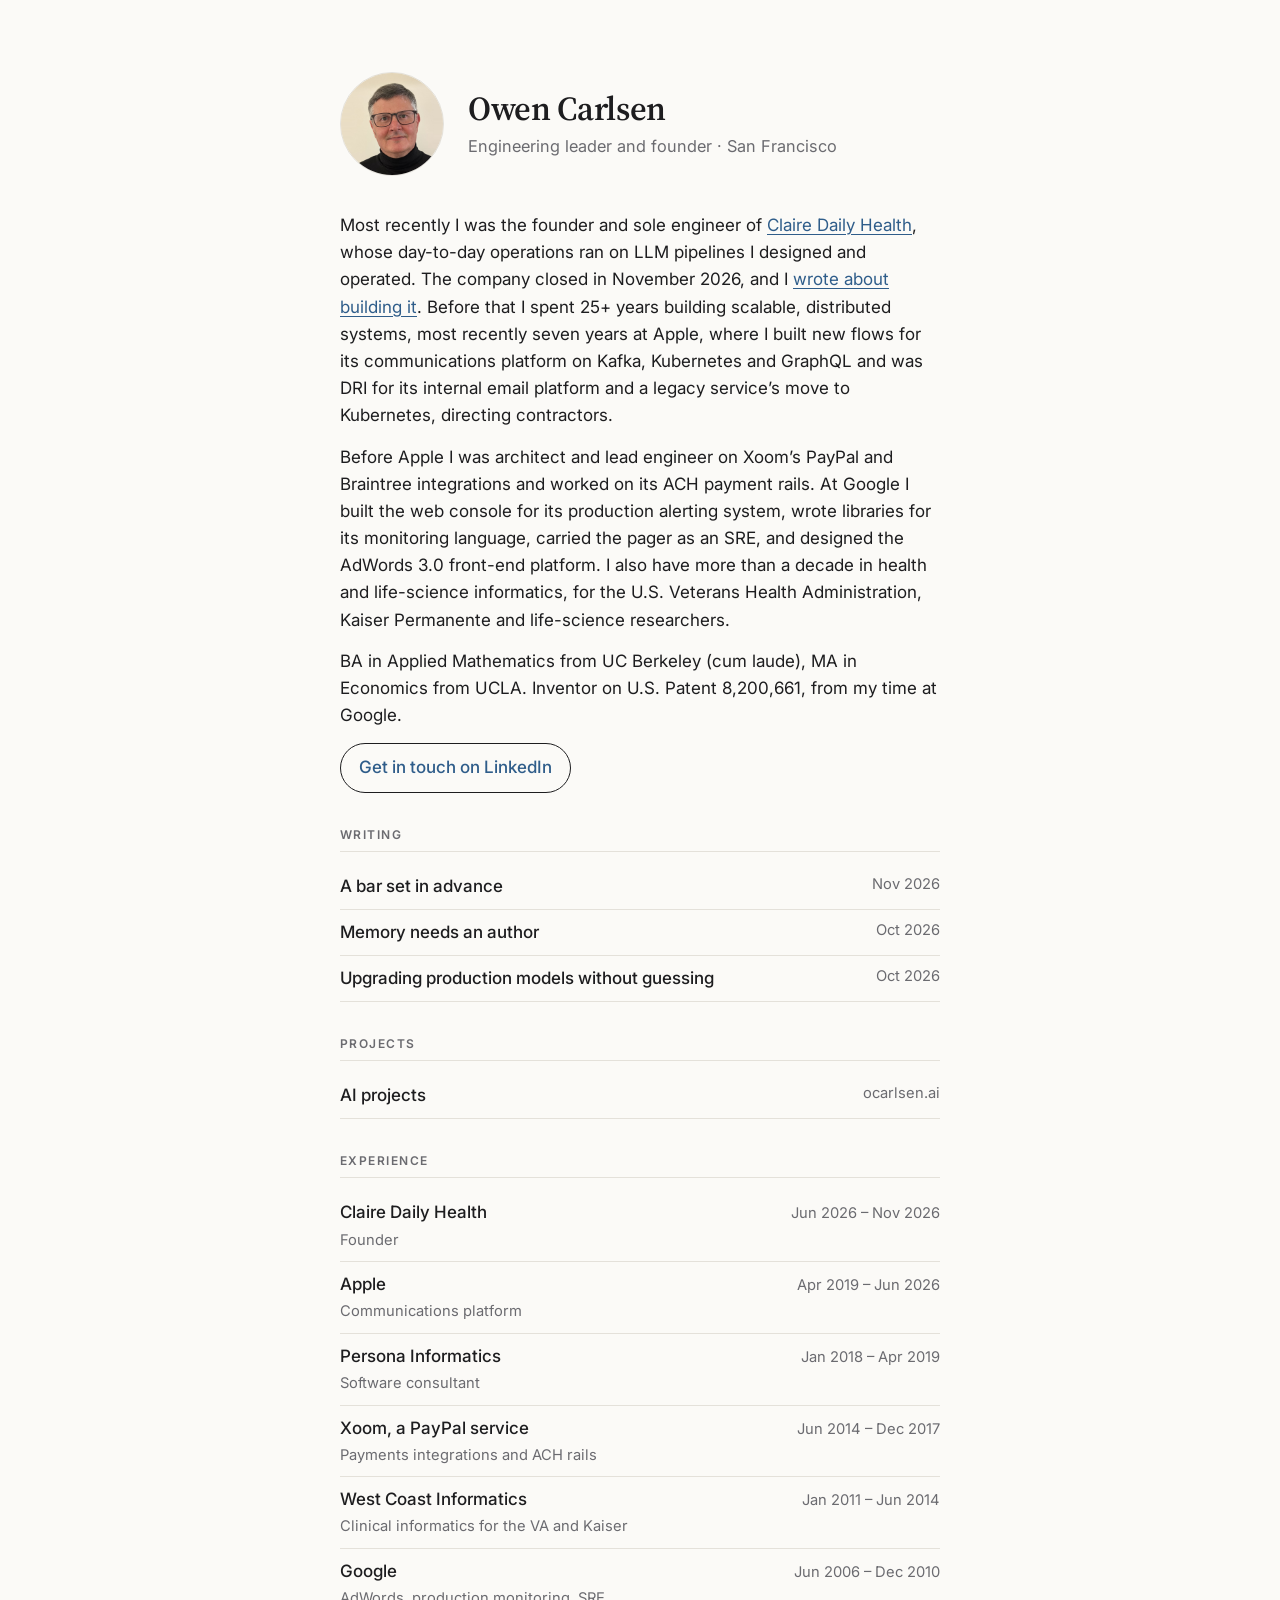
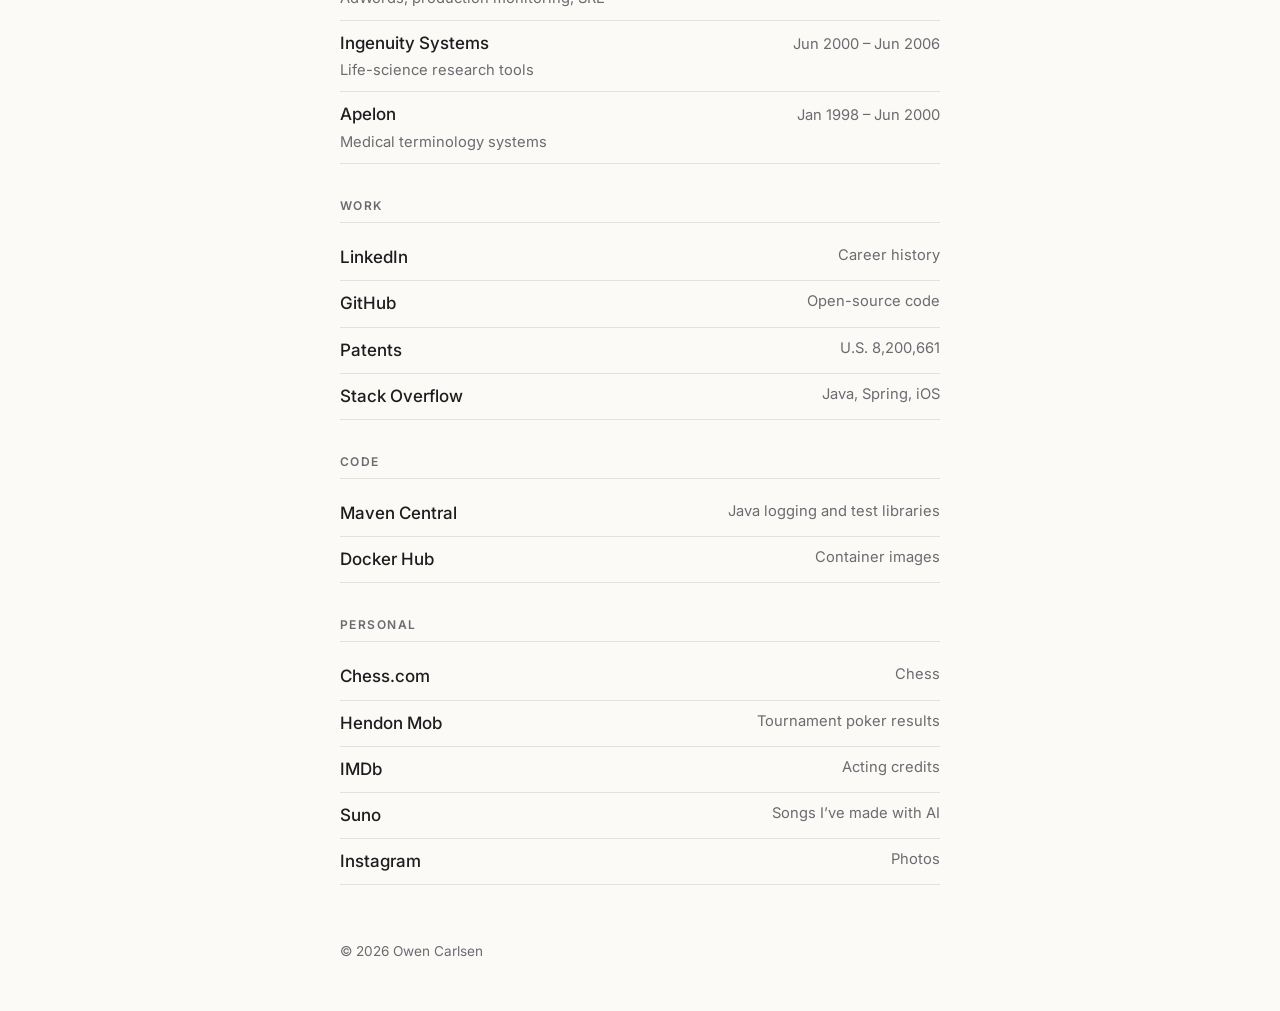
==== index.html @ 63a3a6ae "Deploy from profile 7422040" ====
<!doctype html>
<html lang="en">
<head>
<meta charset="utf-8">
<meta name="viewport" content="width=device-width, initial-scale=1">
<title>Owen Carlsen</title>
<meta name="description" content="Owen Carlsen is an engineering leader and founder in San Francisco, with 25+ years building systems at Apple, Google and PayPal.">
<meta property="og:title" content="Owen Carlsen">
<meta property="og:description" content="Owen Carlsen is an engineering leader and founder in San Francisco, with 25+ years building systems at Apple, Google and PayPal.">
<meta property="og:type" content="profile">
<meta property="og:url" content="https://www.ocarlsen.com/">
<meta property="og:image" content="https://www.ocarlsen.com/owen.jpg">
<link rel="canonical" href="https://www.ocarlsen.com/">
<link rel="preconnect" href="https://fonts.googleapis.com">
<link rel="stylesheet" href="https://fonts.googleapis.com/css2?family=Inter:wght@400;500;600&family=Source+Serif+4:opsz,wght@8..60,600&display=swap">
<link rel="stylesheet" href="site.css">
<link rel="alternate" type="application/atom+xml" title="Owen Carlsen" href="feed.xml">
</head>
<body>
<main>
  <header>
    <img src="owen.jpg" alt="Owen Carlsen">
    <div>
      <h1>Owen Carlsen</h1>
      <p class="headline">Engineering leader and founder &middot; San Francisco</p>
    </div>
  </header>
  <div class="bio">
    <p>Most recently I was the founder and sole engineer of <a href="cdh.html">Claire Daily Health</a>, whose day-to-day operations ran on LLM pipelines I designed and operated. The company closed in November 2026, and I <a href="a-bar-set-in-advance.html">wrote about building it</a>. Before that I spent 25+ years building scalable, distributed systems, most recently seven years at Apple, where I built new flows for its communications platform on Kafka, Kubernetes and GraphQL and was DRI for its internal email platform and a legacy service&rsquo;s move to Kubernetes, directing contractors.</p>
    <p>Before Apple I was architect and lead engineer on Xoom&rsquo;s PayPal and Braintree integrations and worked on its ACH payment rails. At Google I built the web console for its production alerting system, wrote libraries for its monitoring language, carried the pager as an SRE, and designed the AdWords 3.0 front-end platform. I also have more than a decade in health and life-science informatics, for the U.S. Veterans Health Administration, Kaiser Permanente and life-science researchers.</p>
    <p>BA in Applied Mathematics from UC Berkeley (cum laude), MA in Economics from UCLA. Inventor on U.S. Patent 8,200,661, from my time at Google.</p>
    <p class="cta"><a href="https://www.linkedin.com/in/ocarlsen">Get in touch on LinkedIn</a></p>
  </div>
  <section>
    <h2>Writing</h2>
    <ul class="links">
      <li><a href="a-bar-set-in-advance.html">A bar set in advance</a><span>Nov 2026</span></li>
      <li><a href="memory-needs-an-author.html">Memory needs an author</a><span>Oct 2026</span></li>
      <li><a href="model-upgrades.html">Upgrading production models without guessing</a><span>Oct 2026</span></li>
    </ul>
  </section>
  <section>
    <h2>Projects</h2>
    <ul class="links">
      <li><a href="https://ocarlsen.ai/">AI projects</a><span>ocarlsen.ai</span></li>
    </ul>
  </section>
  <section>
    <h2>Experience</h2>
    <ul class="links exp">
      <li><div><strong>Claire Daily Health</strong><span class="desc">Founder</span></div><span class="dates">Jun 2026 &ndash; Nov 2026</span></li>
      <li><div><strong>Apple</strong><span class="desc">Communications platform</span></div><span class="dates">Apr 2019 &ndash; Jun 2026</span></li>
      <li><div><strong>Persona Informatics</strong><span class="desc">Software consultant</span></div><span class="dates">Jan 2018 &ndash; Apr 2019</span></li>
      <li><div><strong>Xoom, a PayPal service</strong><span class="desc">Payments integrations and ACH rails</span></div><span class="dates">Jun 2014 &ndash; Dec 2017</span></li>
      <li><div><strong>West Coast Informatics</strong><span class="desc">Clinical informatics for the VA and Kaiser</span></div><span class="dates">Jan 2011 &ndash; Jun 2014</span></li>
      <li><div><strong>Google</strong><span class="desc">AdWords, production monitoring, SRE</span></div><span class="dates">Jun 2006 &ndash; Dec 2010</span></li>
      <li><div><strong>Ingenuity Systems</strong><span class="desc">Life-science research tools</span></div><span class="dates">Jun 2000 &ndash; Jun 2006</span></li>
      <li><div><strong>Apelon</strong><span class="desc">Medical terminology systems</span></div><span class="dates">Jan 1998 &ndash; Jun 2000</span></li>
    </ul>
  </section>
  <section>
    <h2>Work</h2>
    <ul class="links">
      <li><a href="https://www.linkedin.com/in/ocarlsen">LinkedIn</a><span>Career history</span></li>
      <li><a href="https://github.com/ocarlsen">GitHub</a><span>Open-source code</span></li>
      <li><a href="https://patents.justia.com/inventor/owen-carlsen">Patents</a><span>U.S. 8,200,661</span></li>
      <li><a href="https://stackoverflow.com/users/ocarlsen">Stack Overflow</a><span>Java, Spring, iOS</span></li>
    </ul>
  </section>
  <section>
    <h2>Code</h2>
    <ul class="links">
      <li><a href="https://repo.maven.apache.org/maven2/com/ocarlsen/">Maven Central</a><span>Java logging and test libraries</span></li>
      <li><a href="https://hub.docker.com/u/ocarlsen/">Docker Hub</a><span>Container images</span></li>
    </ul>
  </section>
  <section>
    <h2>Personal</h2>
    <ul class="links">
      <li><a href="https://www.chess.com/member/ocarlsen">Chess.com</a><span>Chess</span></li>
      <li><a href="https://pokerdb.thehendonmob.com/player.php?a=r&amp;n=402801">Hendon Mob</a><span>Tournament poker results</span></li>
      <li><a href="https://www.imdb.com/name/nm10257187/">IMDb</a><span>Acting credits</span></li>
      <li><a href="https://suno.com/@ocarlsen">Suno</a><span>Songs I&rsquo;ve made with AI</span></li>
      <li><a href="https://www.instagram.com/ocarlsen/">Instagram</a><span>Photos</span></li>
    </ul>
  </section>
  <footer>&copy; 2026 Owen Carlsen</footer>
</main>
</body>
</html>
---- site.css ----
:root {
  --bg: #fbfaf7;
  --ink: #1d1d1f;
  --muted: #6b6b70;
  --rule: #e4e1da;
  --accent: #2f5d8a;
  --card: #ffffff;
}
@media (prefers-color-scheme: dark) {
  :root {
    --bg: #141416;
    --ink: #ececee;
    --muted: #9a9aa1;
    --rule: #2b2b30;
    --accent: #8db4dc;
    --card: #1c1c20;
  }
}
* { box-sizing: border-box; }
html { -webkit-text-size-adjust: 100%; }
body {
  margin: 0;
  background: var(--bg);
  color: var(--ink);
  font: 400 17px/1.6 "Inter", system-ui, -apple-system, sans-serif;
}
main {
  max-width: 640px;
  margin: 0 auto;
  padding: 72px 20px 48px;
}
header { display: flex; gap: 24px; align-items: center; }
header img {
  width: 104px; height: 104px; border-radius: 50%;
  object-fit: cover; flex: none;
  border: 1px solid var(--rule);
}
h1 {
  font: 600 2.1rem/1.15 "Source Serif 4", Georgia, serif;
  margin: 0 0 6px;
  letter-spacing: -0.01em;
}
.headline { margin: 0; color: var(--muted); font-size: 1.02rem; }
.bio { margin: 36px 0 8px; }
.bio p { margin: 0 0 14px; }
section { margin-top: 36px; }
h2 {
  font: 600 0.75rem/1 "Inter", system-ui, sans-serif;
  text-transform: uppercase;
  letter-spacing: 0.12em;
  color: var(--muted);
  margin: 0 0 12px;
  padding-bottom: 10px;
  border-bottom: 1px solid var(--rule);
}
ul.links { list-style: none; margin: 0; padding: 0; }
ul.links li {
  display: flex; justify-content: space-between; gap: 16px;
  padding: 9px 0;
  border-bottom: 1px solid var(--rule);
}
ul.links a { color: var(--ink); text-decoration: none; font-weight: 500; }
ul.links a:hover { color: var(--accent); }
ul.links span { color: var(--muted); font-size: 0.92rem; text-align: right; }
ul.inline { display: flex; flex-wrap: wrap; gap: 6px 18px; list-style: none; margin: 0; padding: 0; }
ul.inline a { color: var(--muted); text-decoration: none; font-size: 0.95rem; }
ul.inline a:hover { color: var(--accent); }
.cta { margin-top: 28px; }
.cta a {
  display: inline-block; padding: 10px 18px;
  border: 1px solid var(--ink); border-radius: 999px;
  color: var(--ink); text-decoration: none; font-weight: 500;
}
.cta a:hover { background: var(--ink); color: var(--bg); }
footer { margin-top: 56px; color: var(--muted); font-size: 0.85rem; }
.ph { background: #fff3b0; color: #5a4a00; padding: 0 3px; border-radius: 3px; }
@media (max-width: 480px) {
  main { padding-top: 40px; }
  header { flex-direction: column; align-items: flex-start; gap: 16px; }
  h1 { font-size: 1.8rem; }
}
ul.exp strong { font-weight: 500; }
ul.exp li { align-items: baseline; }
ul.exp .desc { display: block; text-align: left; margin-top: 2px; }
ul.exp .dates { white-space: nowrap; }
.bio a { color: var(--accent); text-underline-offset: 3px; }

/* Essay pages */
main.post h1 { font-size: 2rem; margin: 8px 0 6px; }
.back { margin: 0 0 24px; font-size: 0.92rem; }
.back a, main.post a { color: var(--accent); }
.byline { color: var(--muted); margin: 0 0 32px; font-size: 0.95rem; }
main.post h2 {
  font: 600 1.25rem/1.3 "Source Serif 4", Georgia, serif;
  text-transform: none; letter-spacing: 0; color: var(--ink);
  border: 0; padding: 0; margin: 40px 0 10px;
}
main.post p { margin: 0 0 16px; }
main.post ul { margin: 0 0 16px; padding-left: 22px; }
main.post li { margin: 0 0 8px; }
main.post code { font-size: 0.9em; background: var(--card); border: 1px solid var(--rule); border-radius: 4px; padding: 0 4px; }
.written { color: var(--muted); font-size: 0.88rem; font-style: italic; margin-top: 32px; }
.sources { color: var(--muted); font-size: 0.88rem; margin-top: 40px; border-top: 1px solid var(--rule); padding-top: 16px; }

/* Essay extras (the FrontDesk article): standfirst, figures, tables, code blocks */
main.post .dek { color: var(--muted); font-size: 1.05rem; }
main.post figure { margin: 24px 0; }
main.post figure img { display: block; width: 100%; height: auto; border: 1px solid var(--rule); border-radius: 10px; }
main.post figcaption { color: var(--muted); font-size: 0.88rem; line-height: 1.5; margin-top: 8px; }
main.post .table-wrap { overflow-x: auto; margin: 12px 0 16px; }
main.post table { border-collapse: collapse; width: 100%; font-size: 0.9rem; }
main.post th, main.post td { text-align: left; padding: 7px 10px; border-bottom: 1px solid var(--rule); vertical-align: top; }
main.post th { color: var(--muted); font-weight: 600; }
main.post td.num { font-variant-numeric: tabular-nums; white-space: nowrap; }
main.post pre { font-size: 0.82rem; line-height: 1.5; background: var(--card); border: 1px solid var(--rule); border-radius: 6px; padding: 12px 14px; overflow-x: auto; }
main.post pre code, main.post pre { font-family: ui-monospace, Menlo, monospace; }
main.post ol { margin: 0 0 16px; padding-left: 22px; }
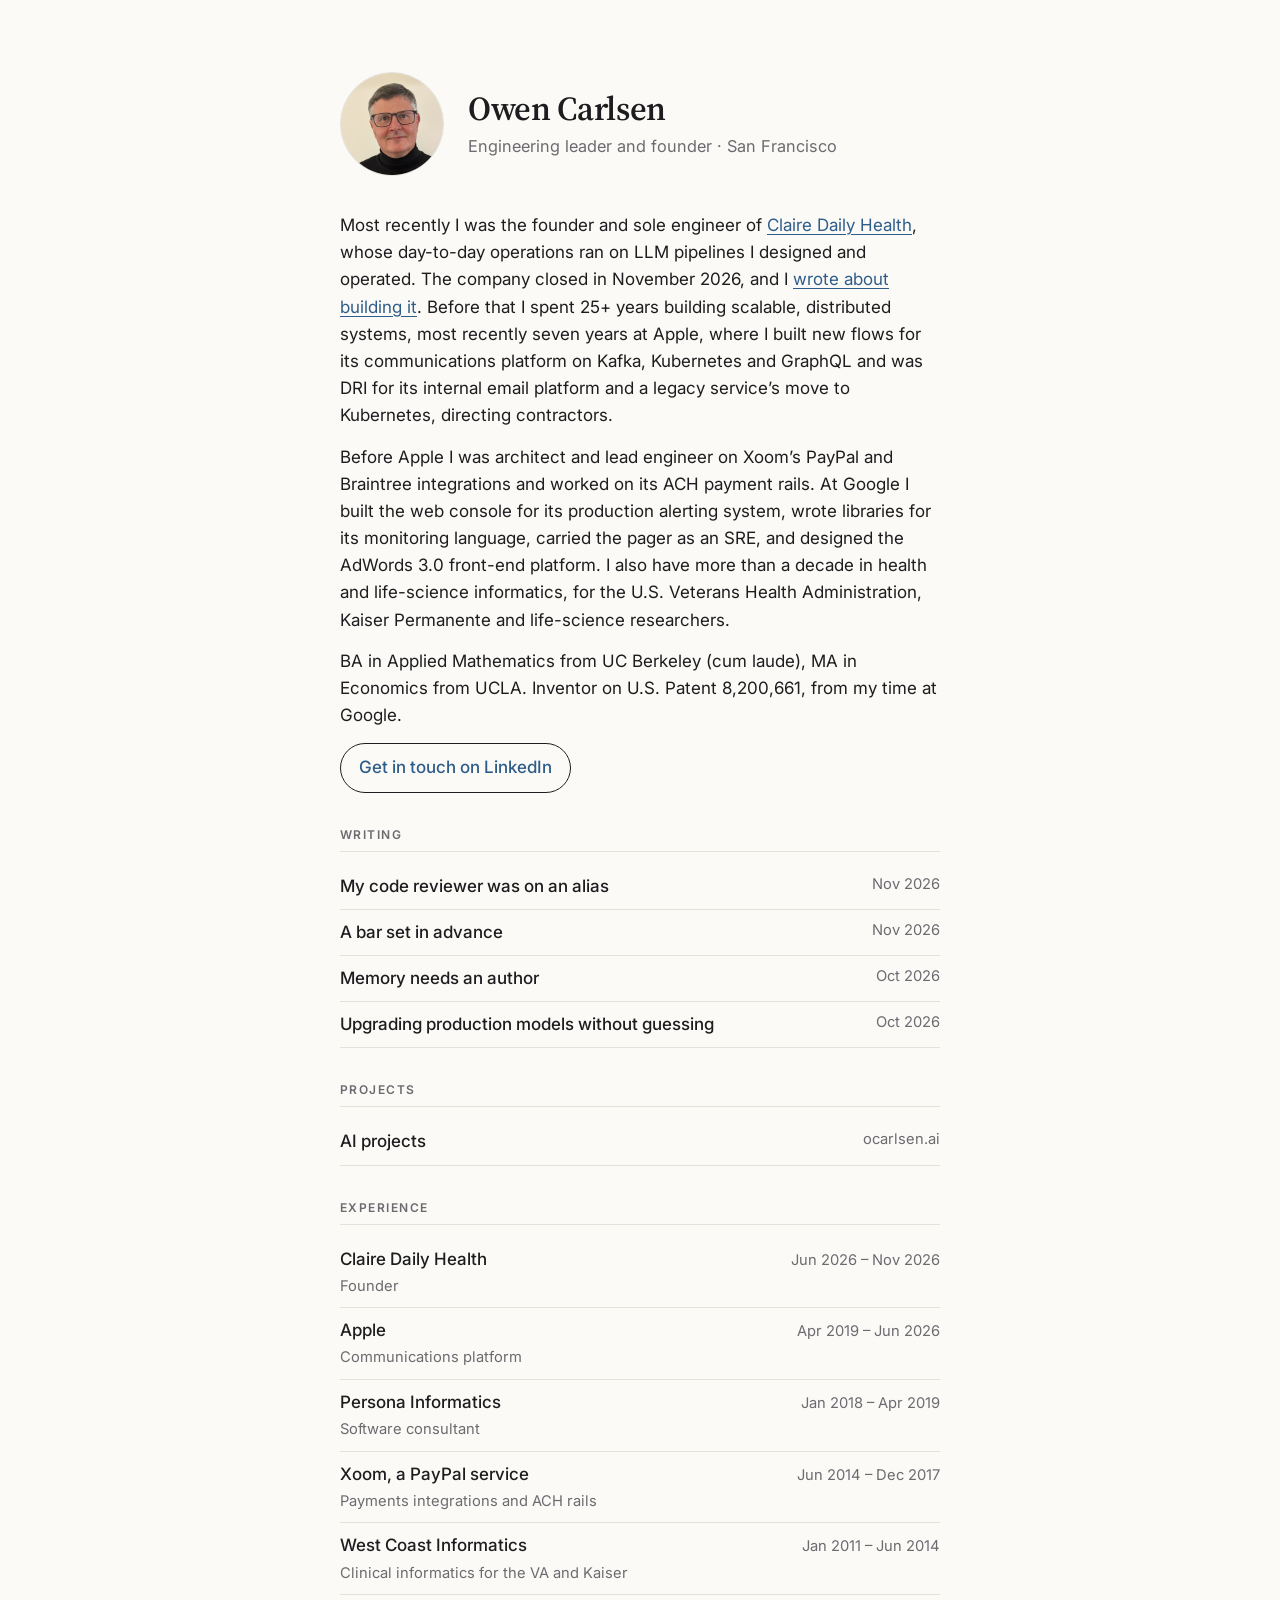
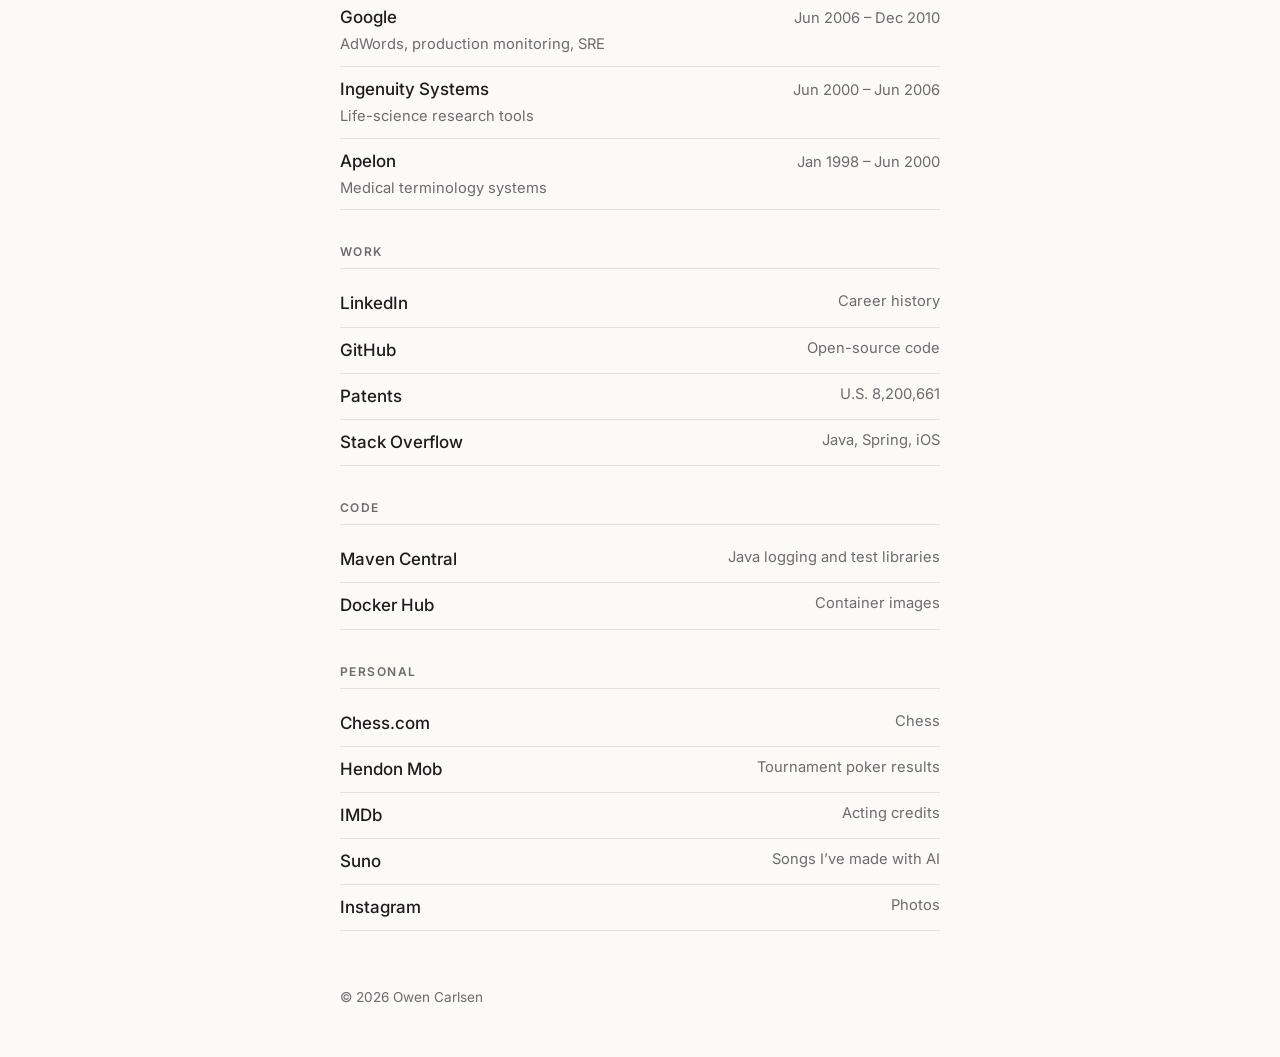
==== commit 67f8ea5a: "Deploy from profile 6376f7b" ====
--- a/index.html
+++ b/index.html
@@ -34,6 +34,7 @@
   <section>
     <h2>Writing</h2>
     <ul class="links">
+      <li><a href="fable-52-reviews.html">My code reviewer was on an alias</a><span>Nov 2026</span></li>
       <li><a href="a-bar-set-in-advance.html">A bar set in advance</a><span>Nov 2026</span></li>
       <li><a href="memory-needs-an-author.html">Memory needs an author</a><span>Oct 2026</span></li>
       <li><a href="model-upgrades.html">Upgrading production models without guessing</a><span>Oct 2026</span></li>
--- a/site.css
+++ b/site.css
@@ -107,8 +107,9 @@
 main.post figure { margin: 24px 0; }
 main.post figure img { display: block; width: 100%; height: auto; border: 1px solid var(--rule); border-radius: 10px; }
 main.post figcaption { color: var(--muted); font-size: 0.88rem; line-height: 1.5; margin-top: 8px; }
-main.post .table-wrap { overflow-x: auto; margin: 12px 0 16px; }
+main.post .table-wrap { overflow-x: auto; margin: 12px 0 1.25em; }
 main.post table { border-collapse: collapse; width: 100%; font-size: 0.9rem; }
+main.post table.num td + td, main.post table.num th + th { white-space: nowrap; }
 main.post th, main.post td { text-align: left; padding: 7px 10px; border-bottom: 1px solid var(--rule); vertical-align: top; }
 main.post th { color: var(--muted); font-weight: 600; }
 main.post td.num { font-variant-numeric: tabular-nums; white-space: nowrap; }
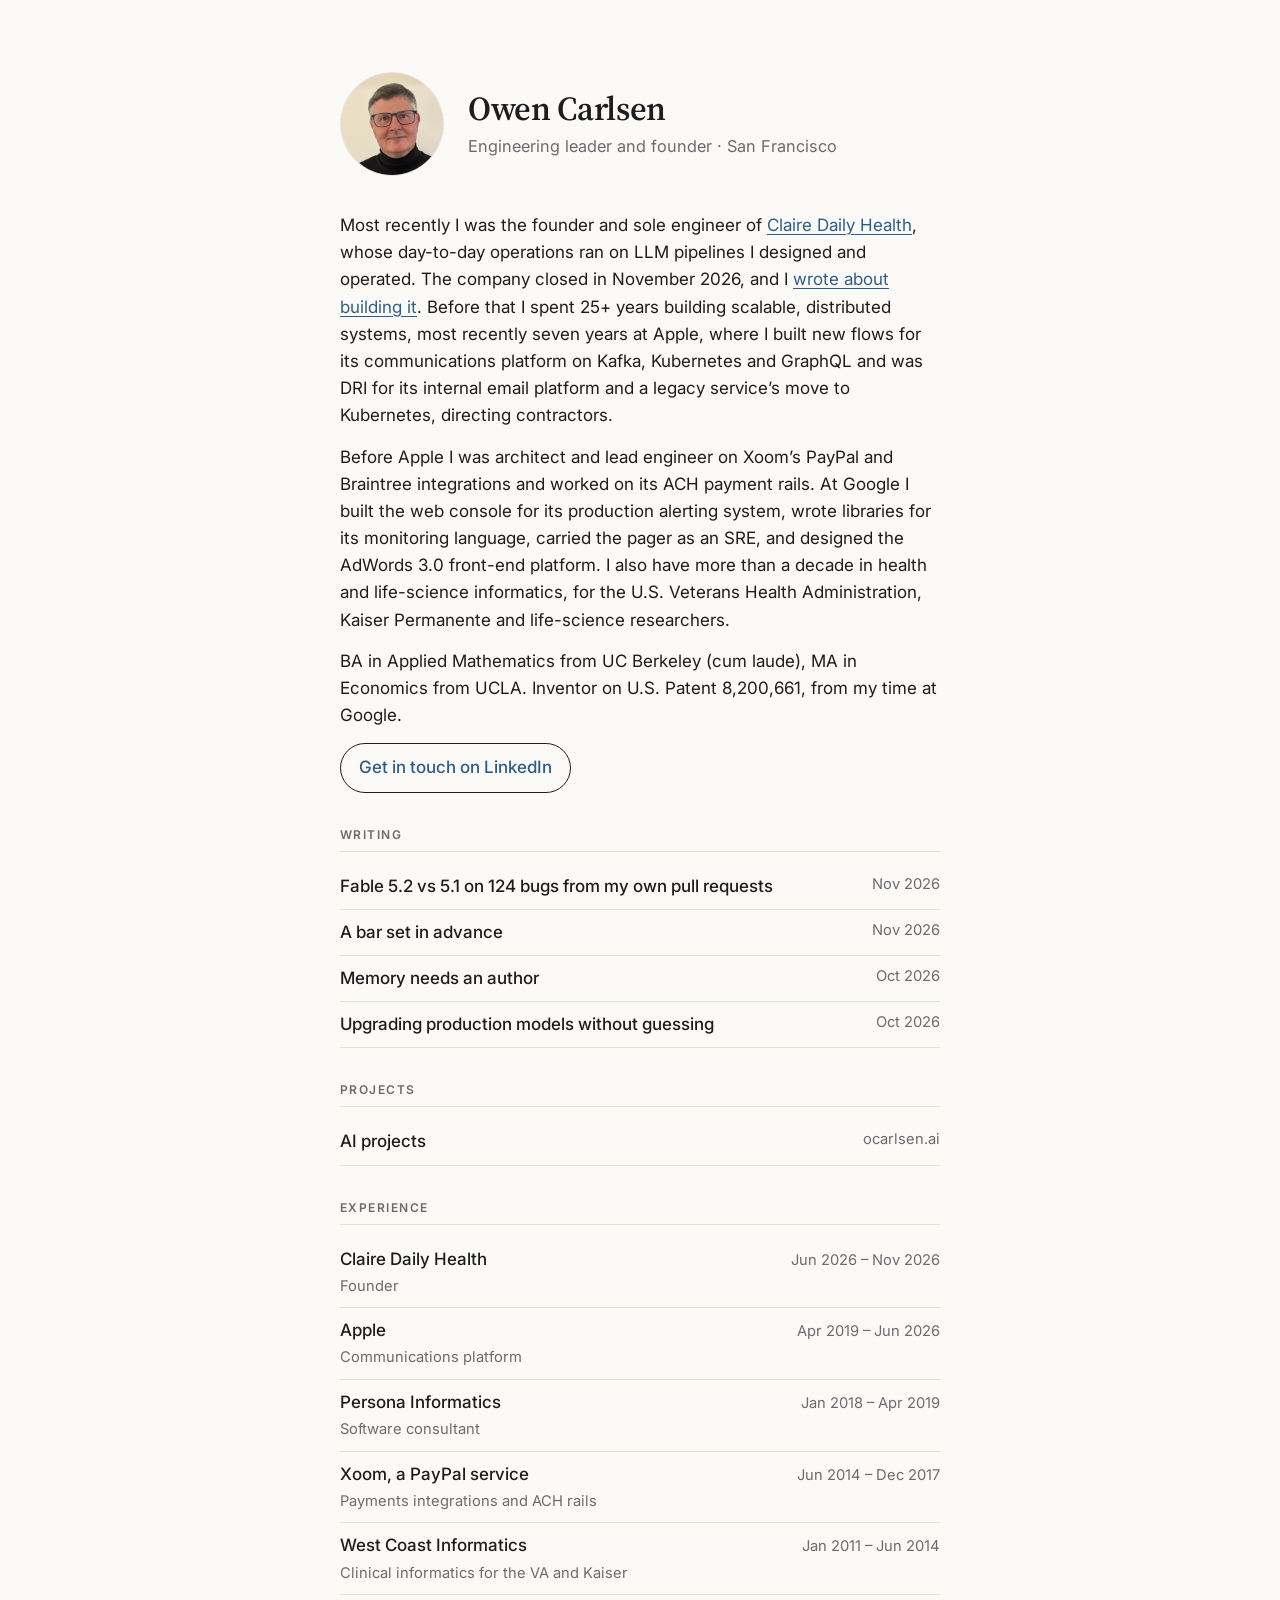
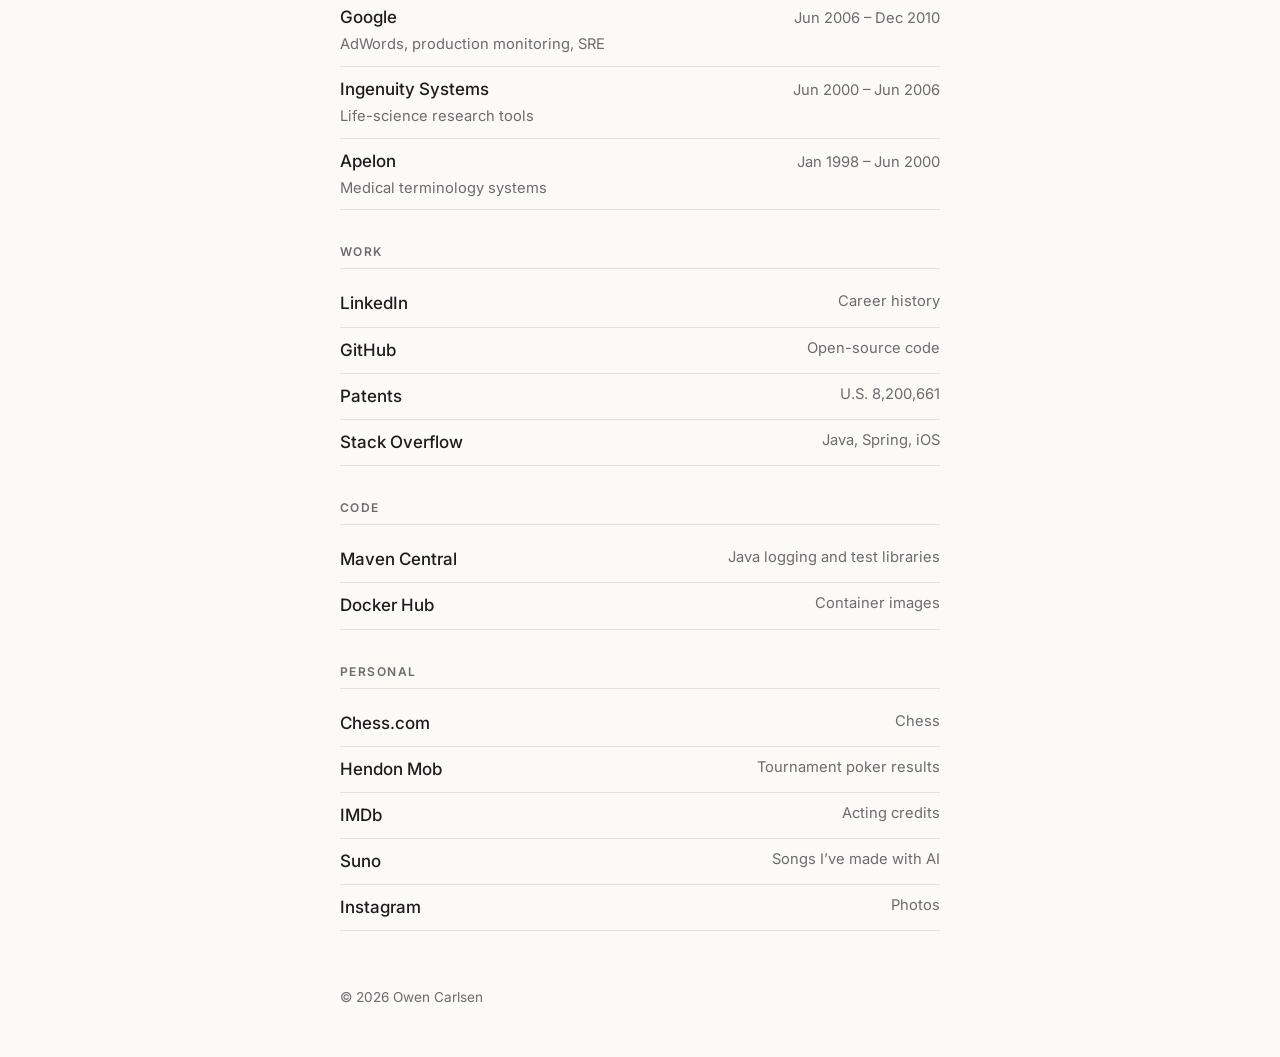
==== commit 1cf8bb03: "Deploy from profile 59fc773" ====
--- a/index.html
+++ b/index.html
@@ -34,7 +34,7 @@
   <section>
     <h2>Writing</h2>
     <ul class="links">
-      <li><a href="fable-52-reviews.html">My code reviewer was on an alias</a><span>Nov 2026</span></li>
+      <li><a href="fable-52-reviews.html">Fable 5.2 vs 5.1 on 124 bugs from my own pull requests</a><span>Nov 2026</span></li>
       <li><a href="a-bar-set-in-advance.html">A bar set in advance</a><span>Nov 2026</span></li>
       <li><a href="memory-needs-an-author.html">Memory needs an author</a><span>Oct 2026</span></li>
       <li><a href="model-upgrades.html">Upgrading production models without guessing</a><span>Oct 2026</span></li>
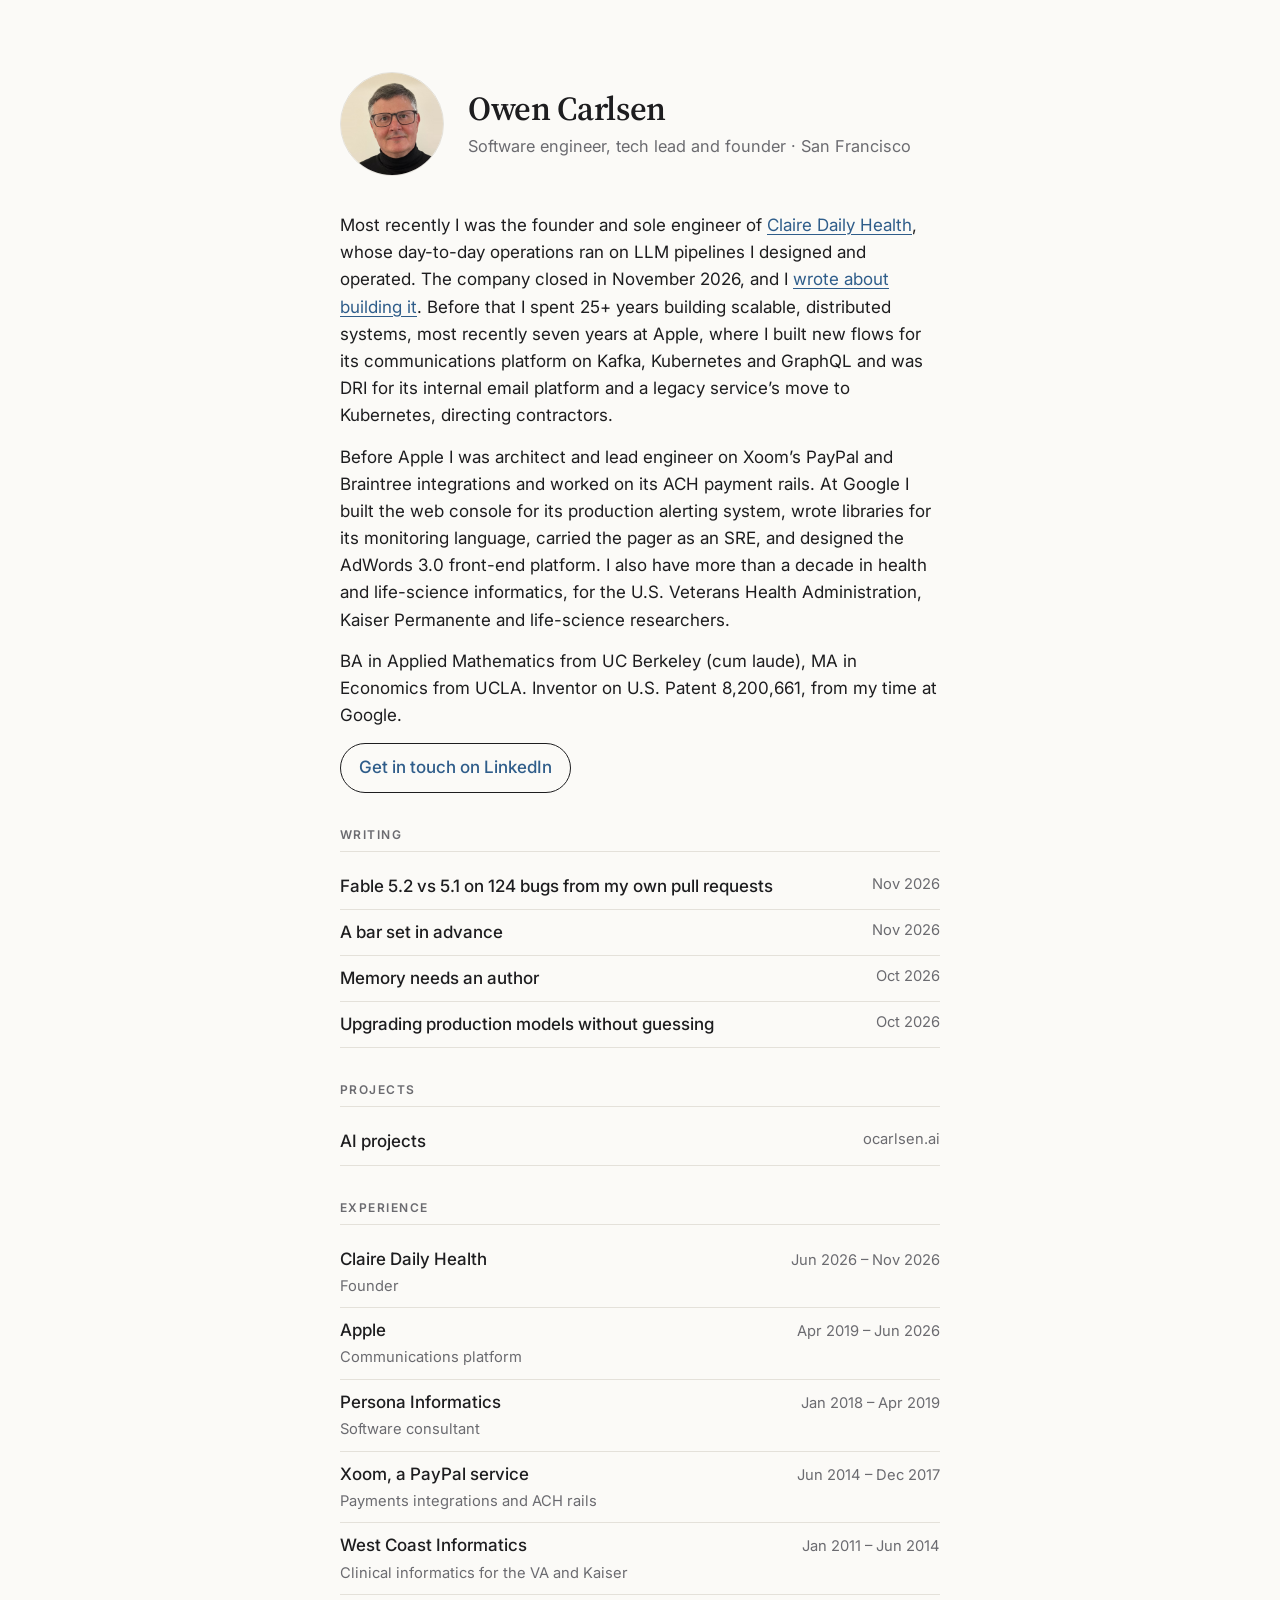
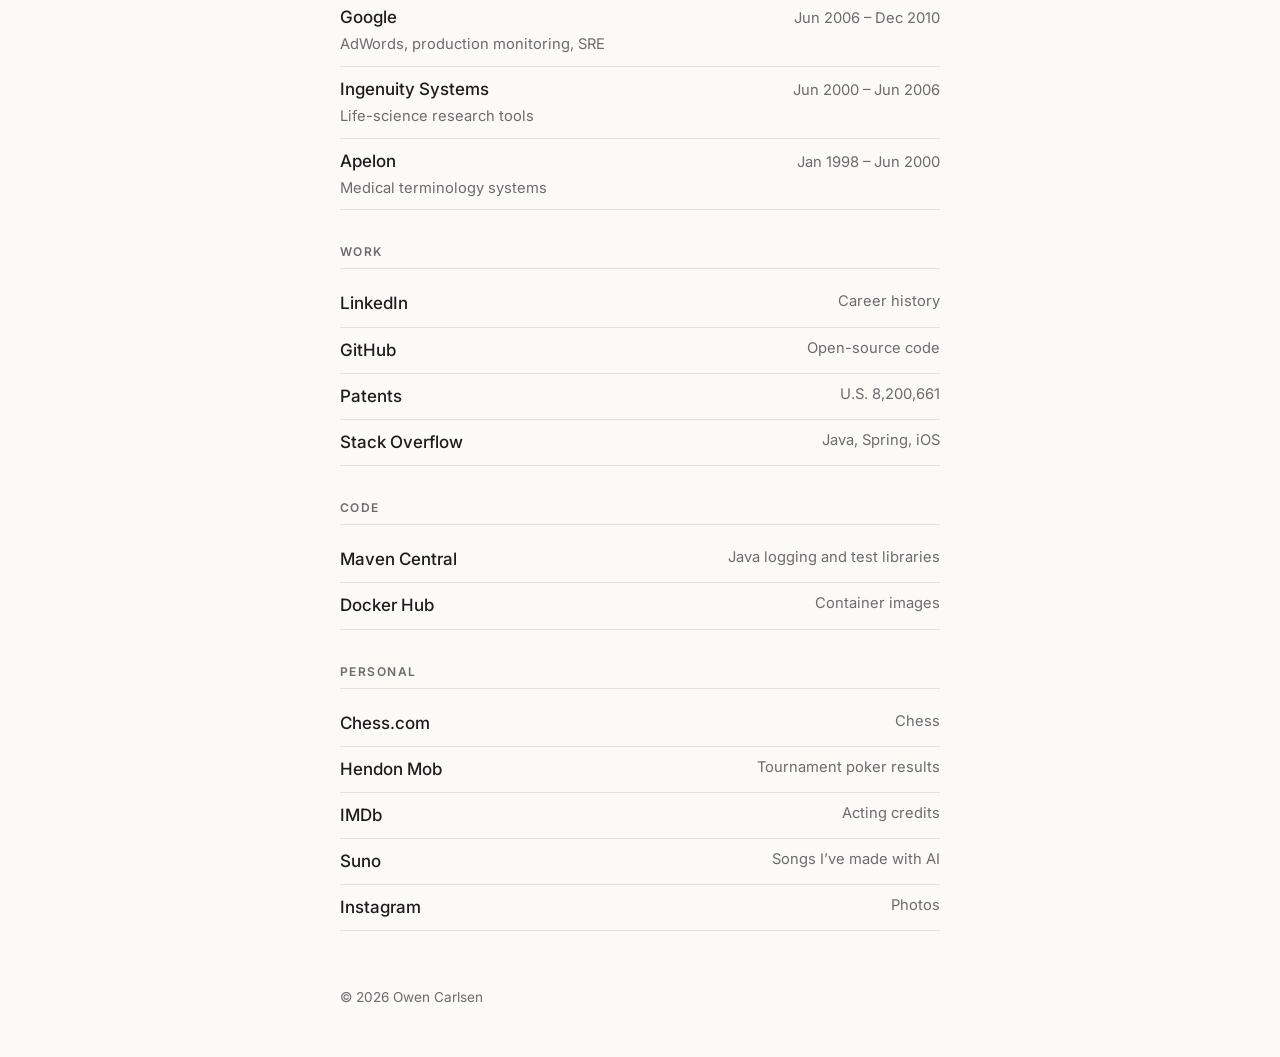
==== commit 9e0a96d7: "Deploy from profile 0fda986" ====
--- a/index.html
+++ b/index.html
@@ -4,9 +4,9 @@
 <meta charset="utf-8">
 <meta name="viewport" content="width=device-width, initial-scale=1">
 <title>Owen Carlsen</title>
-<meta name="description" content="Owen Carlsen is an engineering leader and founder in San Francisco, with 25+ years building systems at Apple, Google and PayPal.">
+<meta name="description" content="Owen Carlsen is a software engineer, tech lead and founder in San Francisco, with 25+ years building systems at Apple, Google and PayPal.">
 <meta property="og:title" content="Owen Carlsen">
-<meta property="og:description" content="Owen Carlsen is an engineering leader and founder in San Francisco, with 25+ years building systems at Apple, Google and PayPal.">
+<meta property="og:description" content="Owen Carlsen is a software engineer, tech lead and founder in San Francisco, with 25+ years building systems at Apple, Google and PayPal.">
 <meta property="og:type" content="profile">
 <meta property="og:url" content="https://www.ocarlsen.com/">
 <meta property="og:image" content="https://www.ocarlsen.com/owen.jpg">
@@ -22,7 +22,7 @@
     <img src="owen.jpg" alt="Owen Carlsen">
     <div>
       <h1>Owen Carlsen</h1>
-      <p class="headline">Engineering leader and founder &middot; San Francisco</p>
+      <p class="headline">Software engineer, tech lead and founder &middot; San Francisco</p>
     </div>
   </header>
   <div class="bio">
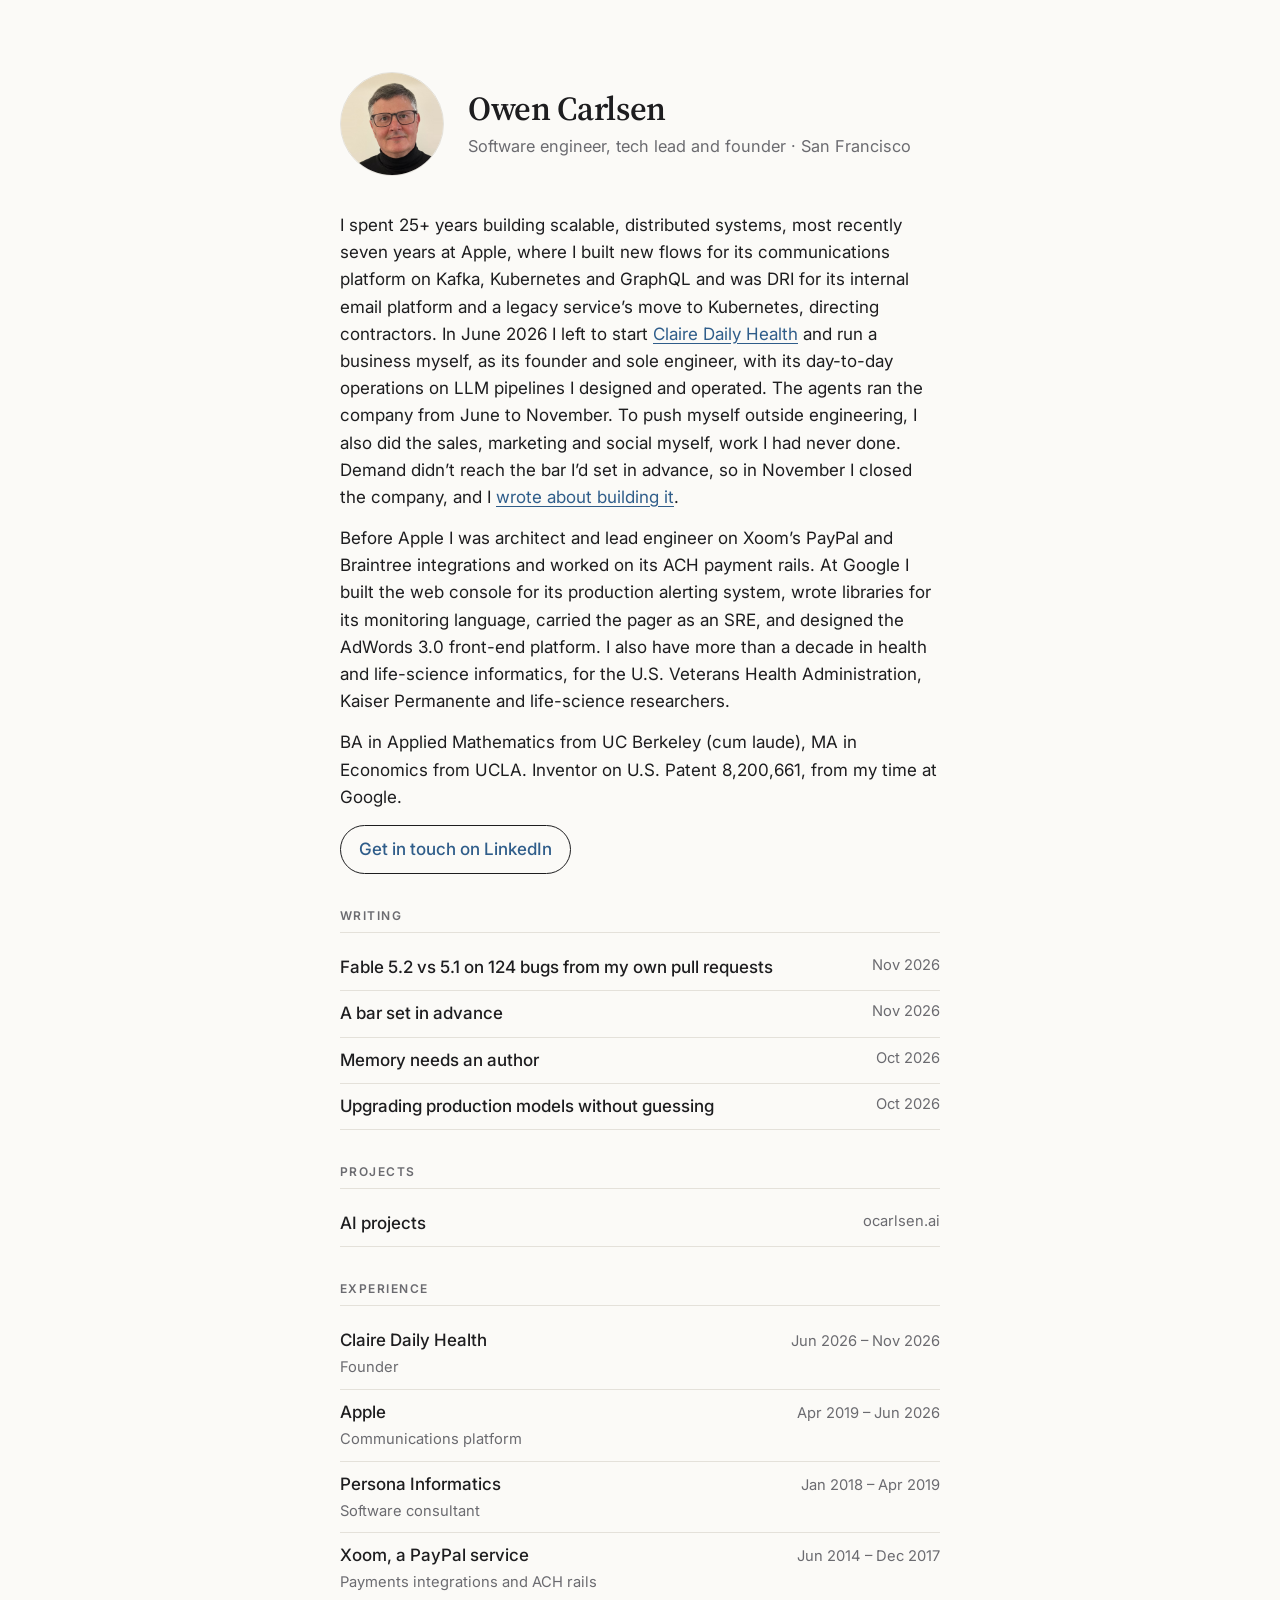
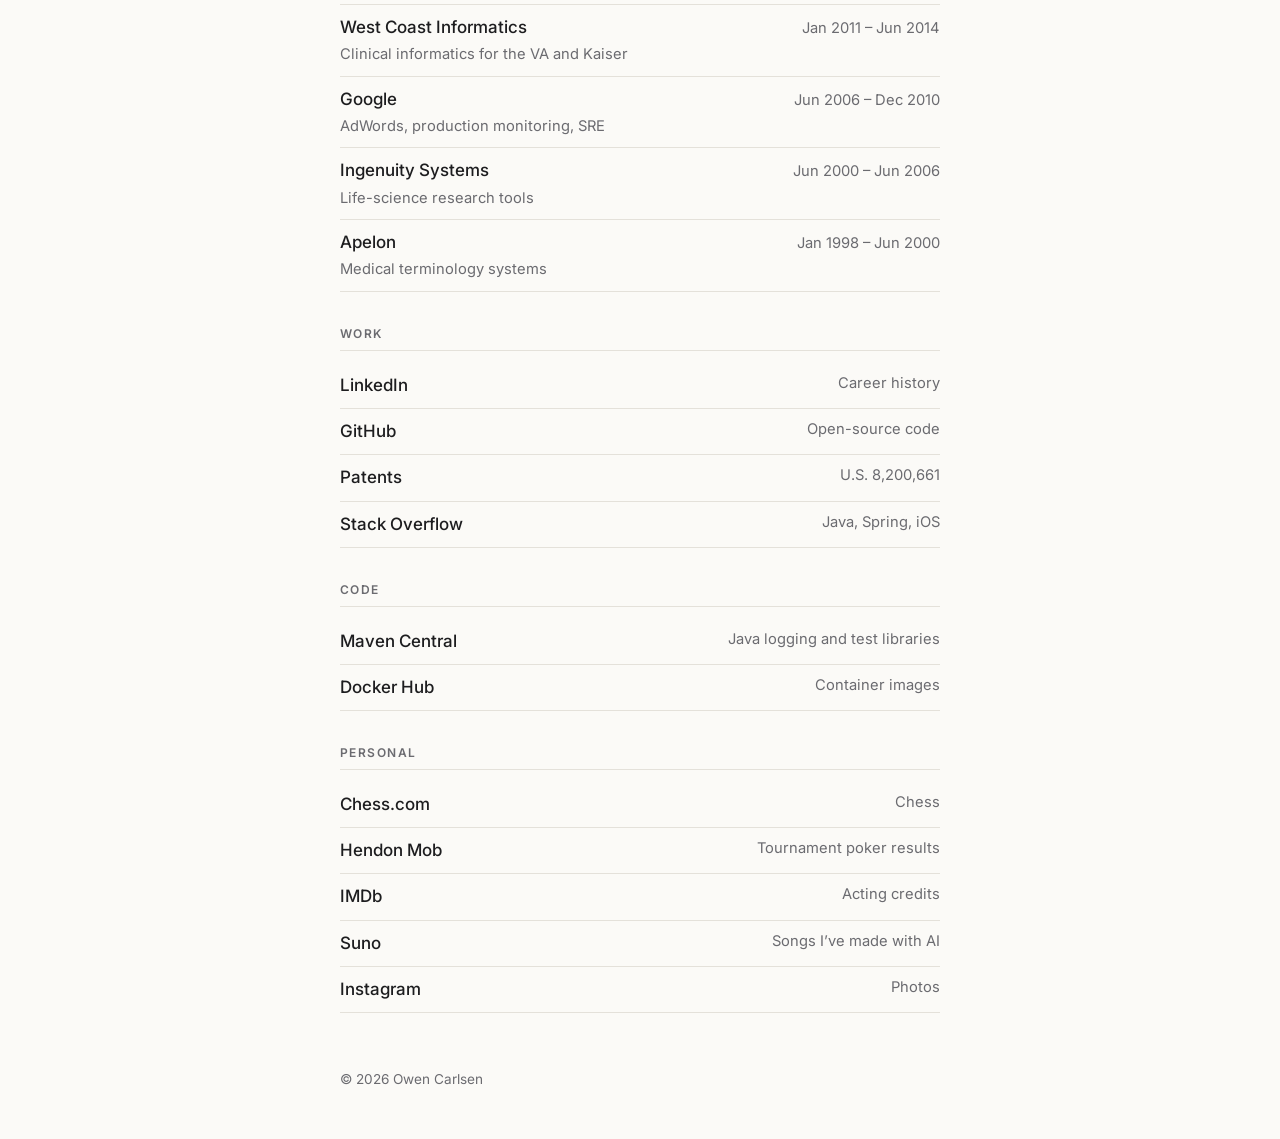
==== commit a6c0edf0: "Deploy from profile 3fb47a2" ====
--- a/index.html
+++ b/index.html
@@ -26,7 +26,7 @@
     </div>
   </header>
   <div class="bio">
-    <p>Most recently I was the founder and sole engineer of <a href="cdh.html">Claire Daily Health</a>, whose day-to-day operations ran on LLM pipelines I designed and operated. The company closed in November 2026, and I <a href="a-bar-set-in-advance.html">wrote about building it</a>. Before that I spent 25+ years building scalable, distributed systems, most recently seven years at Apple, where I built new flows for its communications platform on Kafka, Kubernetes and GraphQL and was DRI for its internal email platform and a legacy service&rsquo;s move to Kubernetes, directing contractors.</p>
+    <p>I spent 25+ years building scalable, distributed systems, most recently seven years at Apple, where I built new flows for its communications platform on Kafka, Kubernetes and GraphQL and was DRI for its internal email platform and a legacy service&rsquo;s move to Kubernetes, directing contractors. In June 2026 I left to start <a href="cdh.html">Claire Daily Health</a> and run a business myself, as its founder and sole engineer, with its day-to-day operations on LLM pipelines I designed and operated. The agents ran the company from June to November. To push myself outside engineering, I also did the sales, marketing and social myself, work I had never done. Demand didn&rsquo;t reach the bar I&rsquo;d set in advance, so in November I closed the company, and I <a href="a-bar-set-in-advance.html">wrote about building it</a>.</p>
     <p>Before Apple I was architect and lead engineer on Xoom&rsquo;s PayPal and Braintree integrations and worked on its ACH payment rails. At Google I built the web console for its production alerting system, wrote libraries for its monitoring language, carried the pager as an SRE, and designed the AdWords 3.0 front-end platform. I also have more than a decade in health and life-science informatics, for the U.S. Veterans Health Administration, Kaiser Permanente and life-science researchers.</p>
     <p>BA in Applied Mathematics from UC Berkeley (cum laude), MA in Economics from UCLA. Inventor on U.S. Patent 8,200,661, from my time at Google.</p>
     <p class="cta"><a href="https://www.linkedin.com/in/ocarlsen">Get in touch on LinkedIn</a></p>
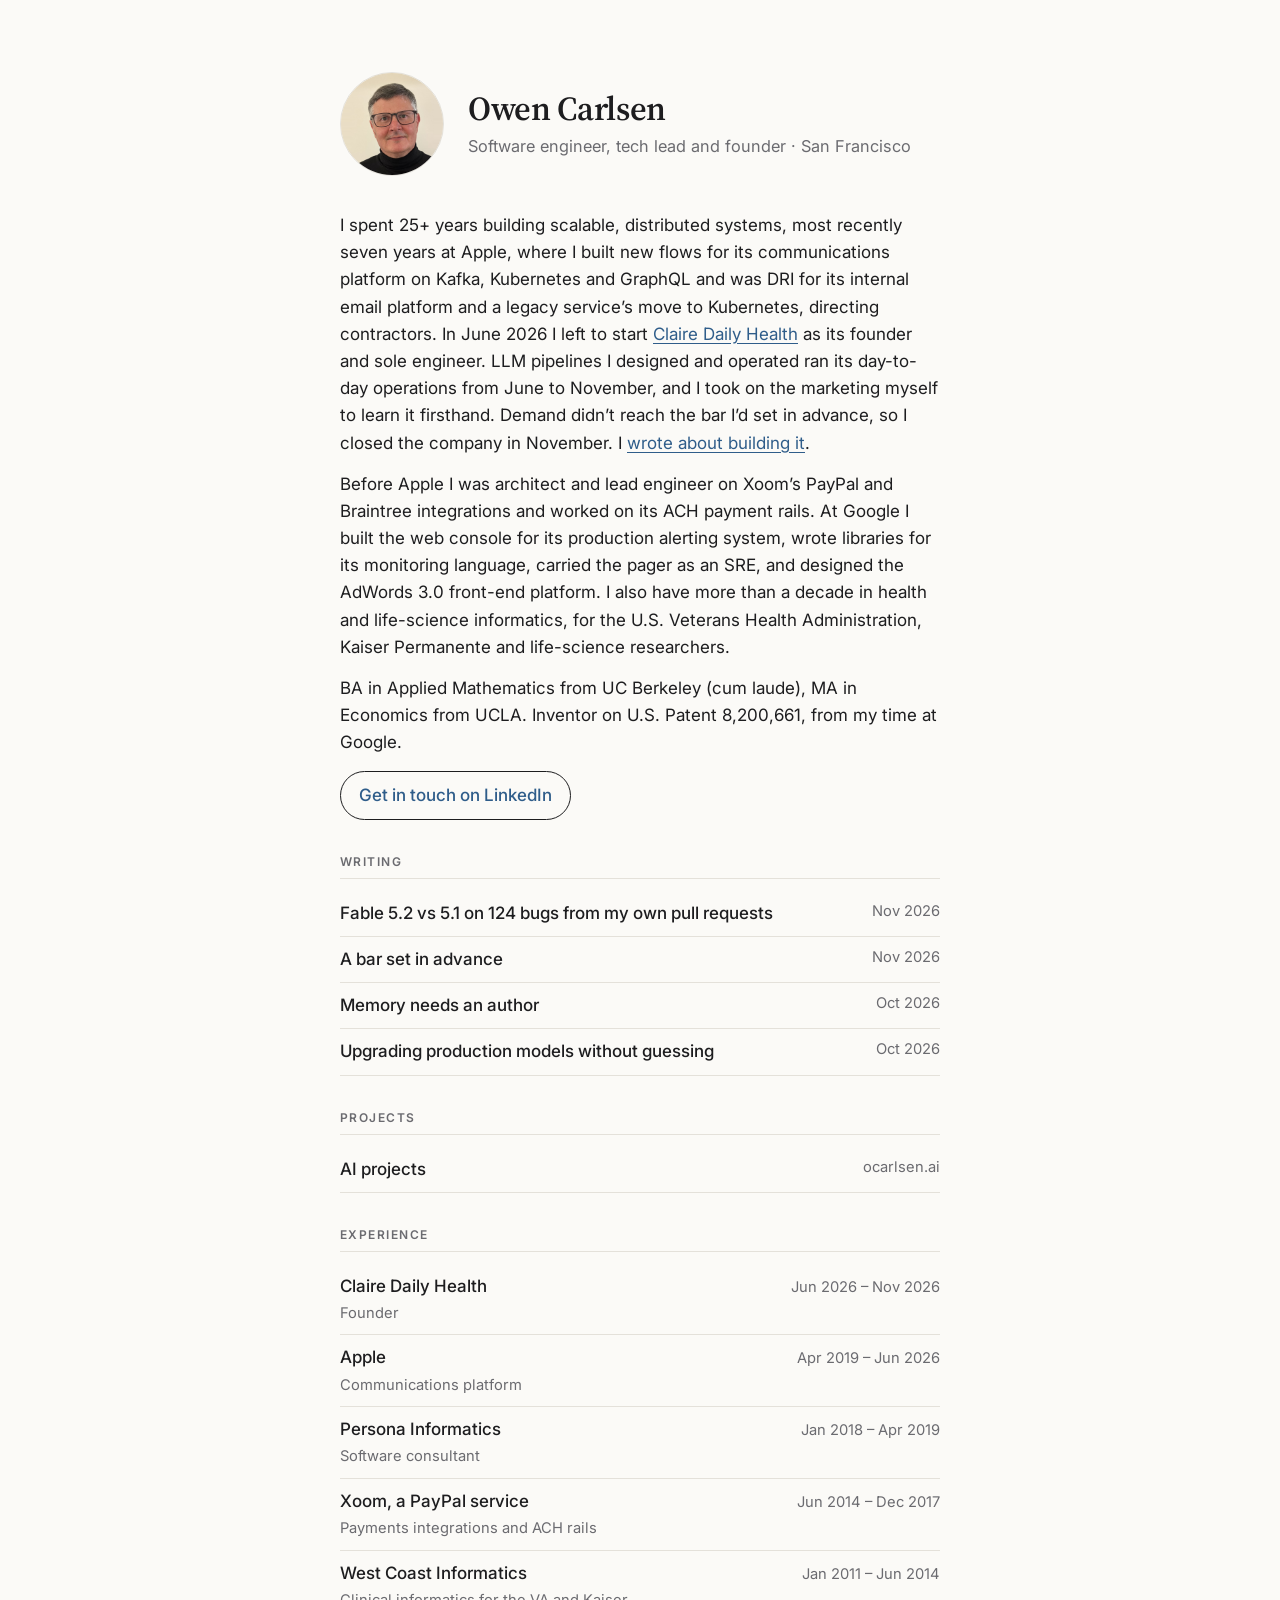
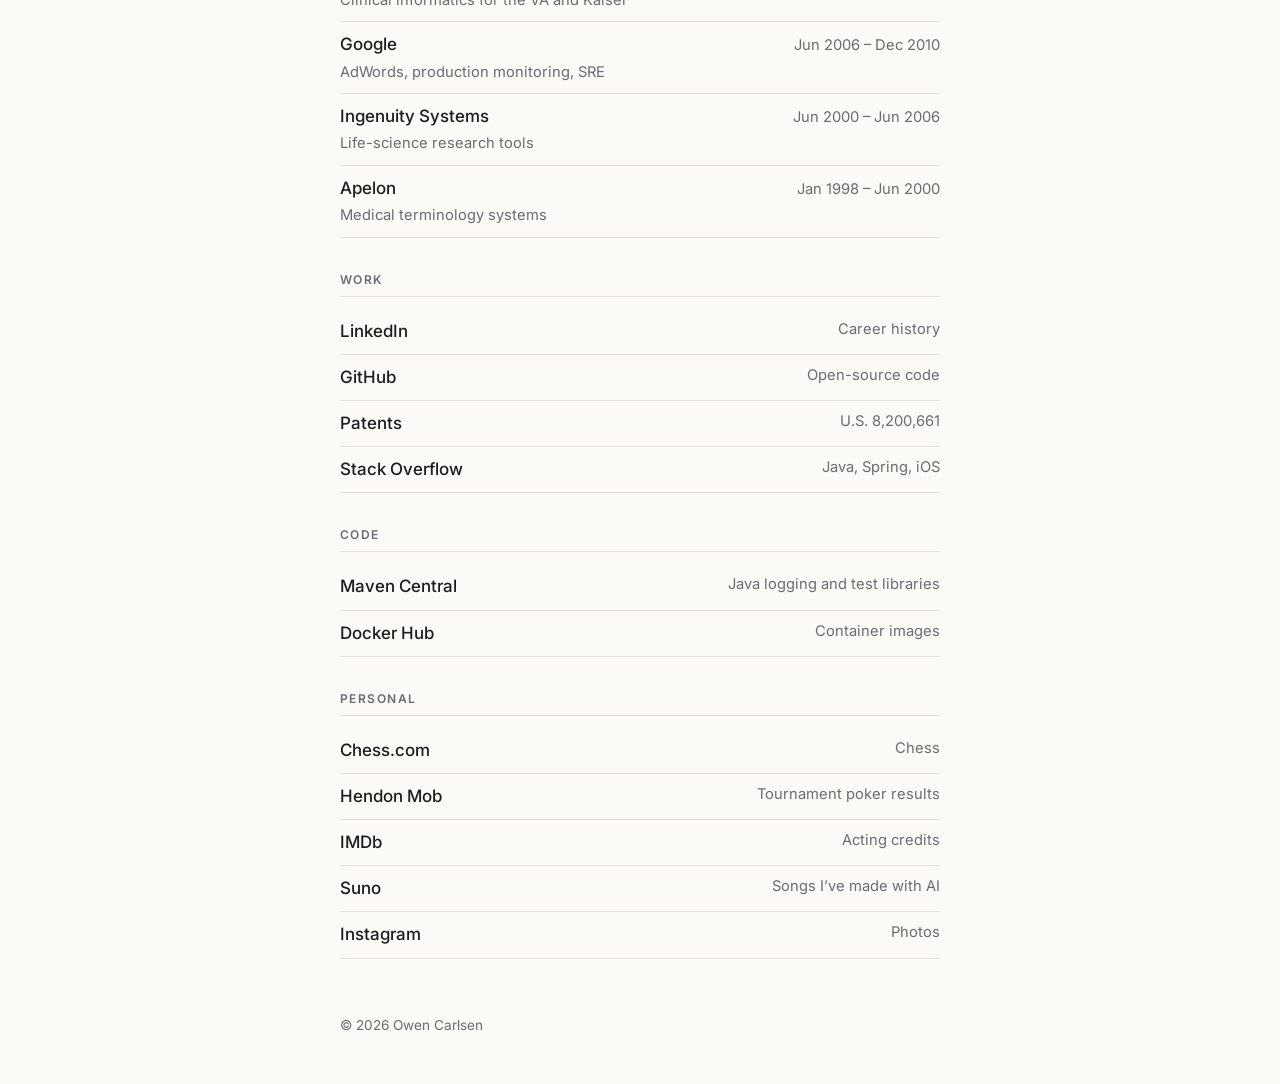
==== commit 2d3f133a: "Deploy from profile 25847d9" ====
--- a/index.html
+++ b/index.html
@@ -26,7 +26,7 @@
     </div>
   </header>
   <div class="bio">
-    <p>I spent 25+ years building scalable, distributed systems, most recently seven years at Apple, where I built new flows for its communications platform on Kafka, Kubernetes and GraphQL and was DRI for its internal email platform and a legacy service&rsquo;s move to Kubernetes, directing contractors. In June 2026 I left to start <a href="cdh.html">Claire Daily Health</a> and run a business myself, as its founder and sole engineer, with its day-to-day operations on LLM pipelines I designed and operated. The agents ran the company from June to November. To push myself outside engineering, I also did the sales, marketing and social myself, work I had never done. Demand didn&rsquo;t reach the bar I&rsquo;d set in advance, so in November I closed the company, and I <a href="a-bar-set-in-advance.html">wrote about building it</a>.</p>
+    <p>I spent 25+ years building scalable, distributed systems, most recently seven years at Apple, where I built new flows for its communications platform on Kafka, Kubernetes and GraphQL and was DRI for its internal email platform and a legacy service&rsquo;s move to Kubernetes, directing contractors. In June 2026 I left to start <a href="cdh.html">Claire Daily Health</a> as its founder and sole engineer. LLM pipelines I designed and operated ran its day-to-day operations from June to November, and I took on the marketing myself to learn it firsthand. Demand didn&rsquo;t reach the bar I&rsquo;d set in advance, so I closed the company in November. I <a href="a-bar-set-in-advance.html">wrote about building it</a>.</p>
     <p>Before Apple I was architect and lead engineer on Xoom&rsquo;s PayPal and Braintree integrations and worked on its ACH payment rails. At Google I built the web console for its production alerting system, wrote libraries for its monitoring language, carried the pager as an SRE, and designed the AdWords 3.0 front-end platform. I also have more than a decade in health and life-science informatics, for the U.S. Veterans Health Administration, Kaiser Permanente and life-science researchers.</p>
     <p>BA in Applied Mathematics from UC Berkeley (cum laude), MA in Economics from UCLA. Inventor on U.S. Patent 8,200,661, from my time at Google.</p>
     <p class="cta"><a href="https://www.linkedin.com/in/ocarlsen">Get in touch on LinkedIn</a></p>
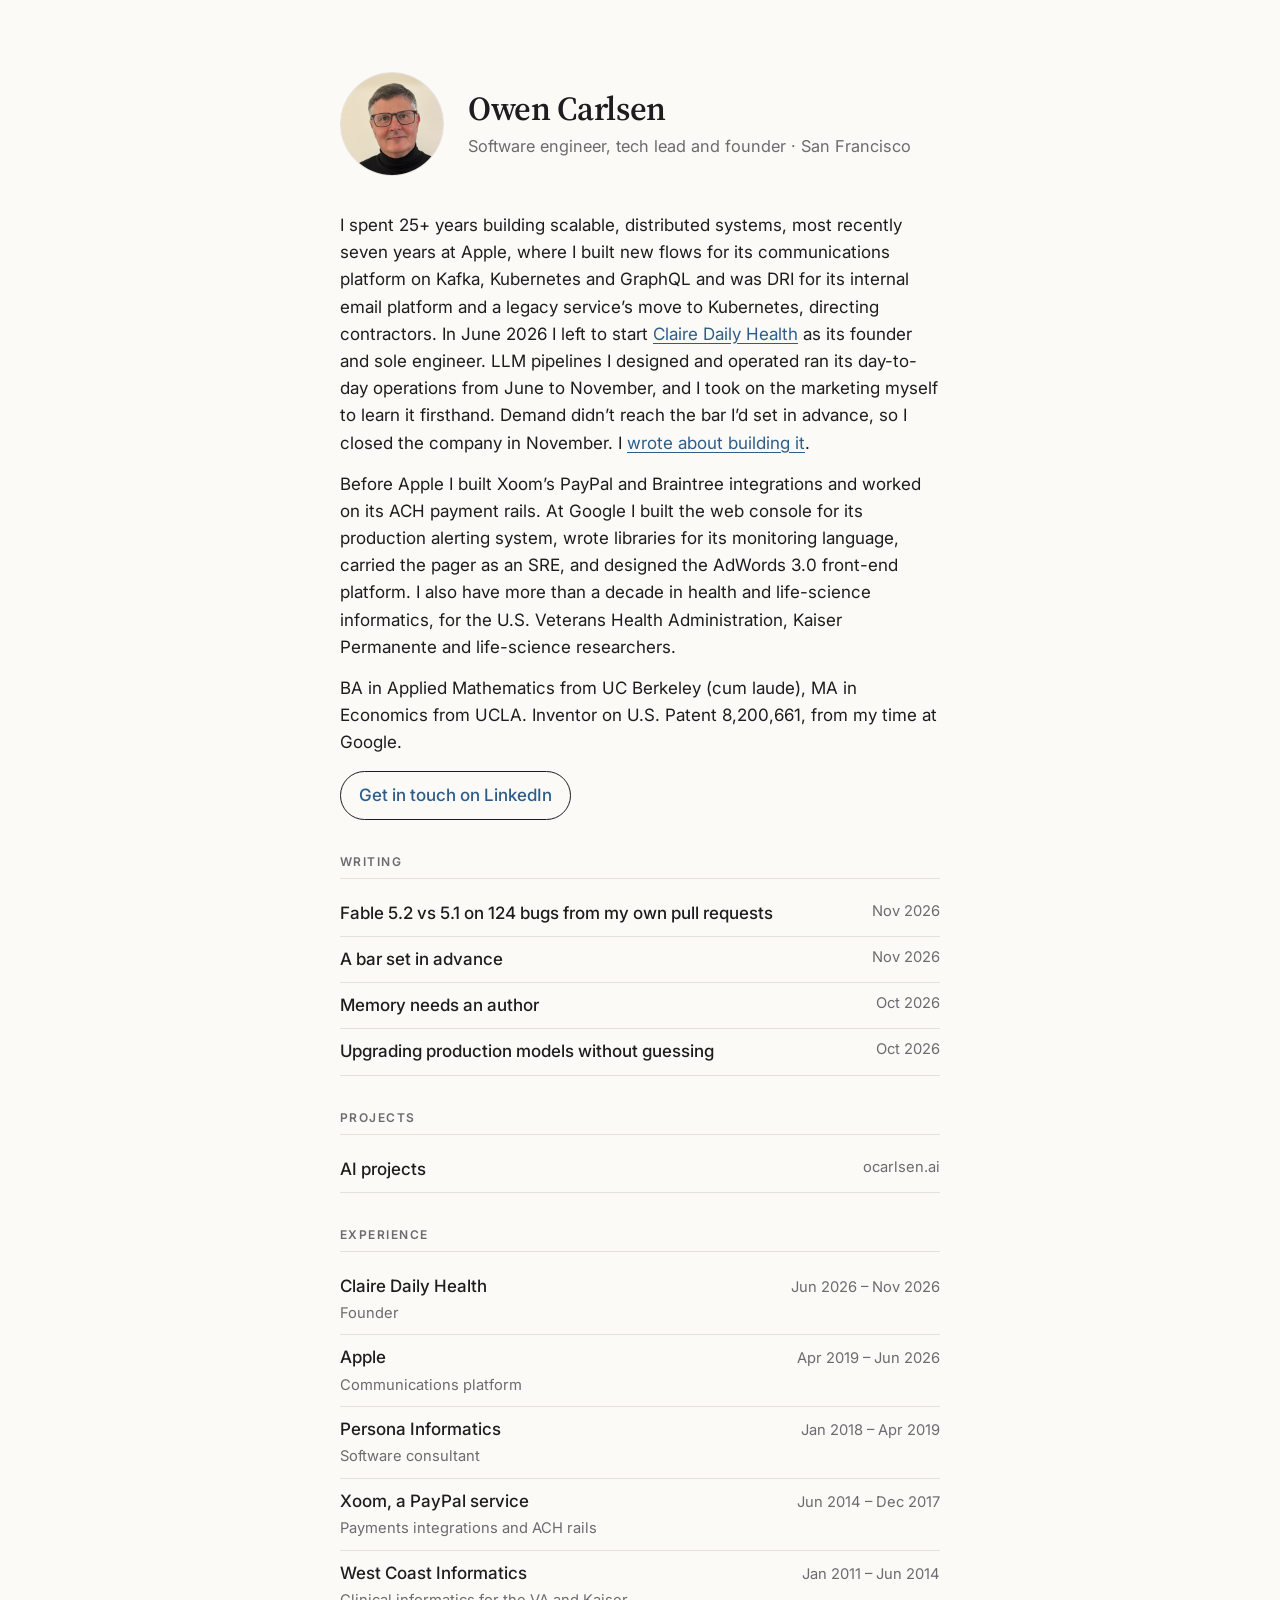
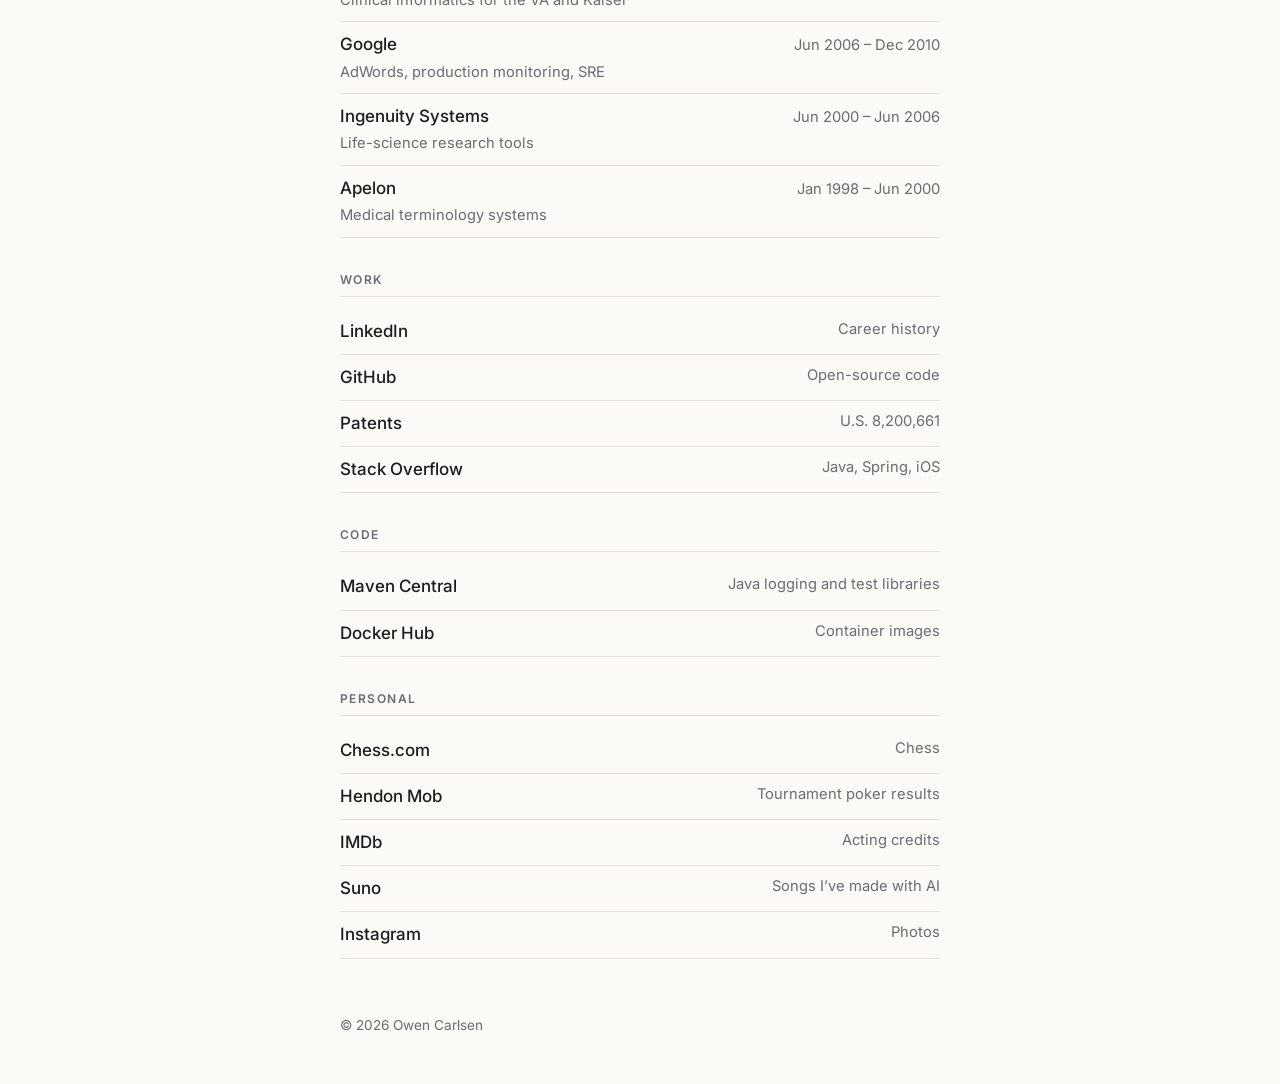
==== commit d8f50a1e: "Deploy from profile 29022e2" ====
--- a/index.html
+++ b/index.html
@@ -27,7 +27,7 @@
   </header>
   <div class="bio">
     <p>I spent 25+ years building scalable, distributed systems, most recently seven years at Apple, where I built new flows for its communications platform on Kafka, Kubernetes and GraphQL and was DRI for its internal email platform and a legacy service&rsquo;s move to Kubernetes, directing contractors. In June 2026 I left to start <a href="cdh.html">Claire Daily Health</a> as its founder and sole engineer. LLM pipelines I designed and operated ran its day-to-day operations from June to November, and I took on the marketing myself to learn it firsthand. Demand didn&rsquo;t reach the bar I&rsquo;d set in advance, so I closed the company in November. I <a href="a-bar-set-in-advance.html">wrote about building it</a>.</p>
-    <p>Before Apple I was architect and lead engineer on Xoom&rsquo;s PayPal and Braintree integrations and worked on its ACH payment rails. At Google I built the web console for its production alerting system, wrote libraries for its monitoring language, carried the pager as an SRE, and designed the AdWords 3.0 front-end platform. I also have more than a decade in health and life-science informatics, for the U.S. Veterans Health Administration, Kaiser Permanente and life-science researchers.</p>
+    <p>Before Apple I built Xoom&rsquo;s PayPal and Braintree integrations and worked on its ACH payment rails. At Google I built the web console for its production alerting system, wrote libraries for its monitoring language, carried the pager as an SRE, and designed the AdWords 3.0 front-end platform. I also have more than a decade in health and life-science informatics, for the U.S. Veterans Health Administration, Kaiser Permanente and life-science researchers.</p>
     <p>BA in Applied Mathematics from UC Berkeley (cum laude), MA in Economics from UCLA. Inventor on U.S. Patent 8,200,661, from my time at Google.</p>
     <p class="cta"><a href="https://www.linkedin.com/in/ocarlsen">Get in touch on LinkedIn</a></p>
   </div>
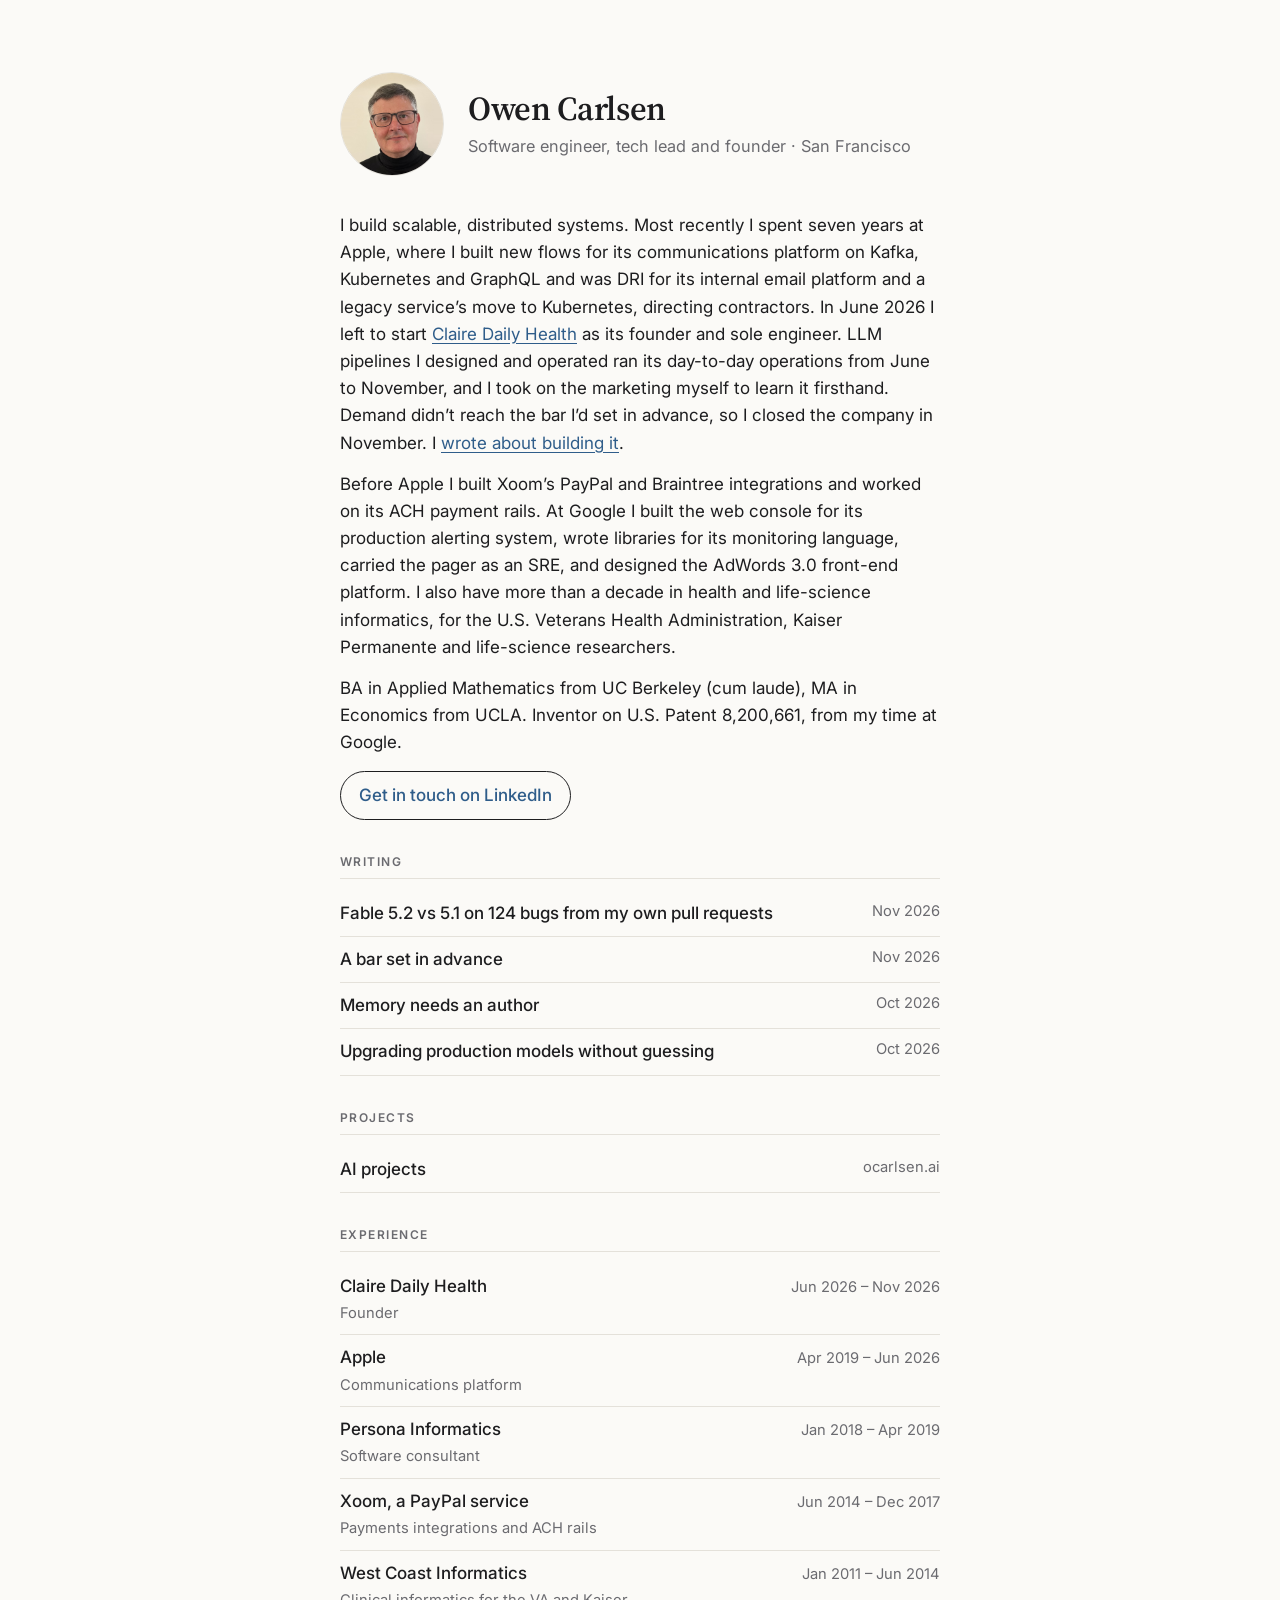
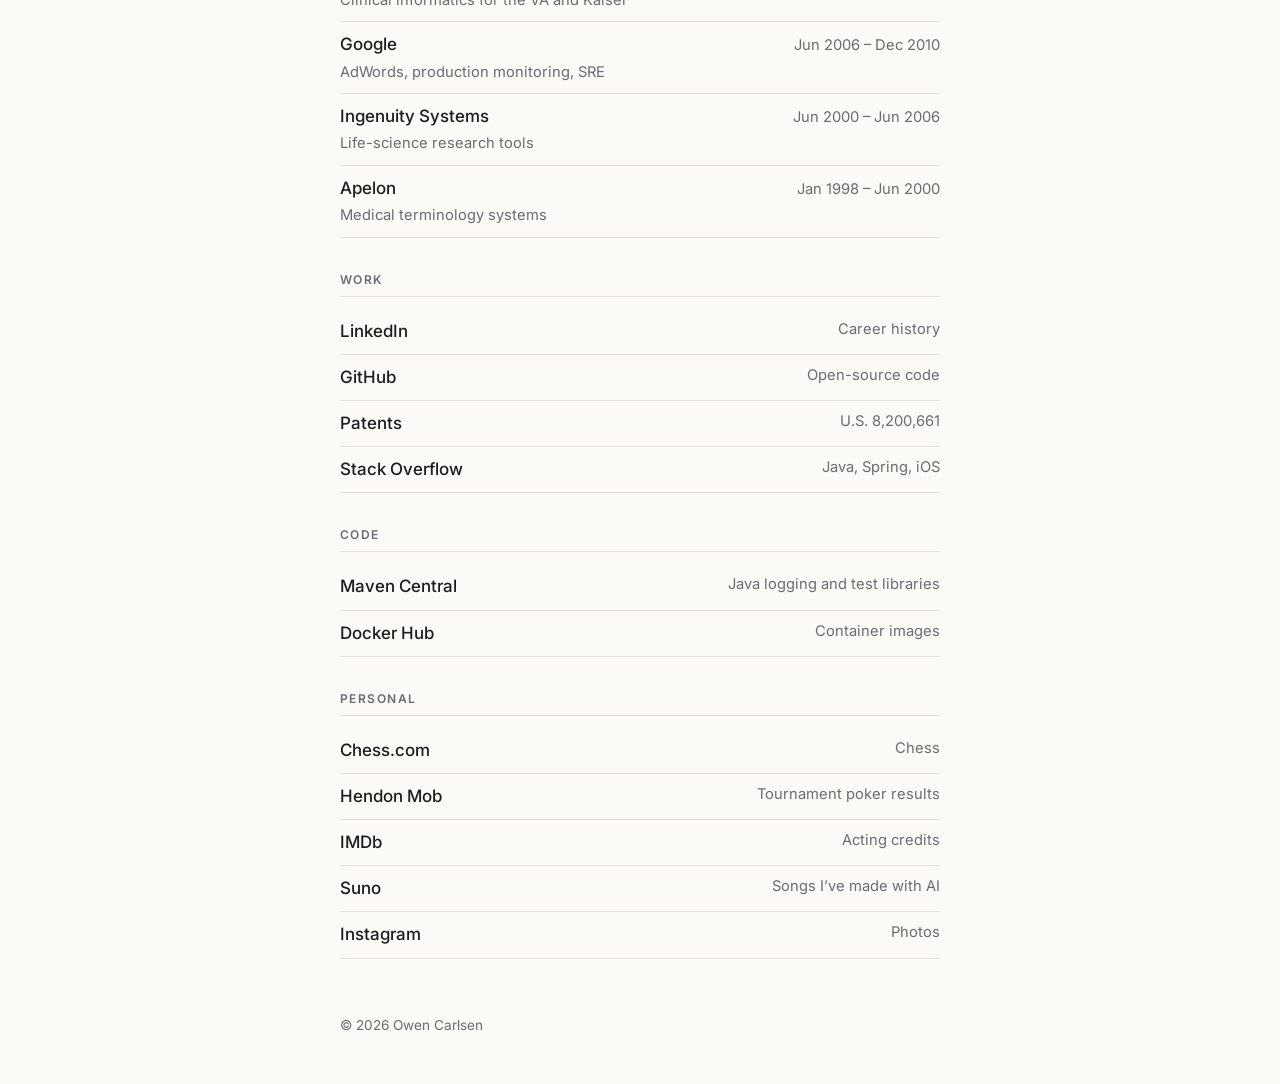
==== commit ce241e47: "Deploy from profile effa94c" ====
--- a/index.html
+++ b/index.html
@@ -4,9 +4,9 @@
 <meta charset="utf-8">
 <meta name="viewport" content="width=device-width, initial-scale=1">
 <title>Owen Carlsen</title>
-<meta name="description" content="Owen Carlsen is a software engineer, tech lead and founder in San Francisco, with 25+ years building systems at Apple, Google and PayPal.">
+<meta name="description" content="Owen Carlsen is a software engineer, tech lead and founder in San Francisco who has built systems at Apple, Google and PayPal.">
 <meta property="og:title" content="Owen Carlsen">
-<meta property="og:description" content="Owen Carlsen is a software engineer, tech lead and founder in San Francisco, with 25+ years building systems at Apple, Google and PayPal.">
+<meta property="og:description" content="Owen Carlsen is a software engineer, tech lead and founder in San Francisco who has built systems at Apple, Google and PayPal.">
 <meta property="og:type" content="profile">
 <meta property="og:url" content="https://www.ocarlsen.com/">
 <meta property="og:image" content="https://www.ocarlsen.com/owen.jpg">
@@ -26,7 +26,7 @@
     </div>
   </header>
   <div class="bio">
-    <p>I spent 25+ years building scalable, distributed systems, most recently seven years at Apple, where I built new flows for its communications platform on Kafka, Kubernetes and GraphQL and was DRI for its internal email platform and a legacy service&rsquo;s move to Kubernetes, directing contractors. In June 2026 I left to start <a href="cdh.html">Claire Daily Health</a> as its founder and sole engineer. LLM pipelines I designed and operated ran its day-to-day operations from June to November, and I took on the marketing myself to learn it firsthand. Demand didn&rsquo;t reach the bar I&rsquo;d set in advance, so I closed the company in November. I <a href="a-bar-set-in-advance.html">wrote about building it</a>.</p>
+    <p>I build scalable, distributed systems. Most recently I spent seven years at Apple, where I built new flows for its communications platform on Kafka, Kubernetes and GraphQL and was DRI for its internal email platform and a legacy service&rsquo;s move to Kubernetes, directing contractors. In June 2026 I left to start <a href="cdh.html">Claire Daily Health</a> as its founder and sole engineer. LLM pipelines I designed and operated ran its day-to-day operations from June to November, and I took on the marketing myself to learn it firsthand. Demand didn&rsquo;t reach the bar I&rsquo;d set in advance, so I closed the company in November. I <a href="a-bar-set-in-advance.html">wrote about building it</a>.</p>
     <p>Before Apple I built Xoom&rsquo;s PayPal and Braintree integrations and worked on its ACH payment rails. At Google I built the web console for its production alerting system, wrote libraries for its monitoring language, carried the pager as an SRE, and designed the AdWords 3.0 front-end platform. I also have more than a decade in health and life-science informatics, for the U.S. Veterans Health Administration, Kaiser Permanente and life-science researchers.</p>
     <p>BA in Applied Mathematics from UC Berkeley (cum laude), MA in Economics from UCLA. Inventor on U.S. Patent 8,200,661, from my time at Google.</p>
     <p class="cta"><a href="https://www.linkedin.com/in/ocarlsen">Get in touch on LinkedIn</a></p>
